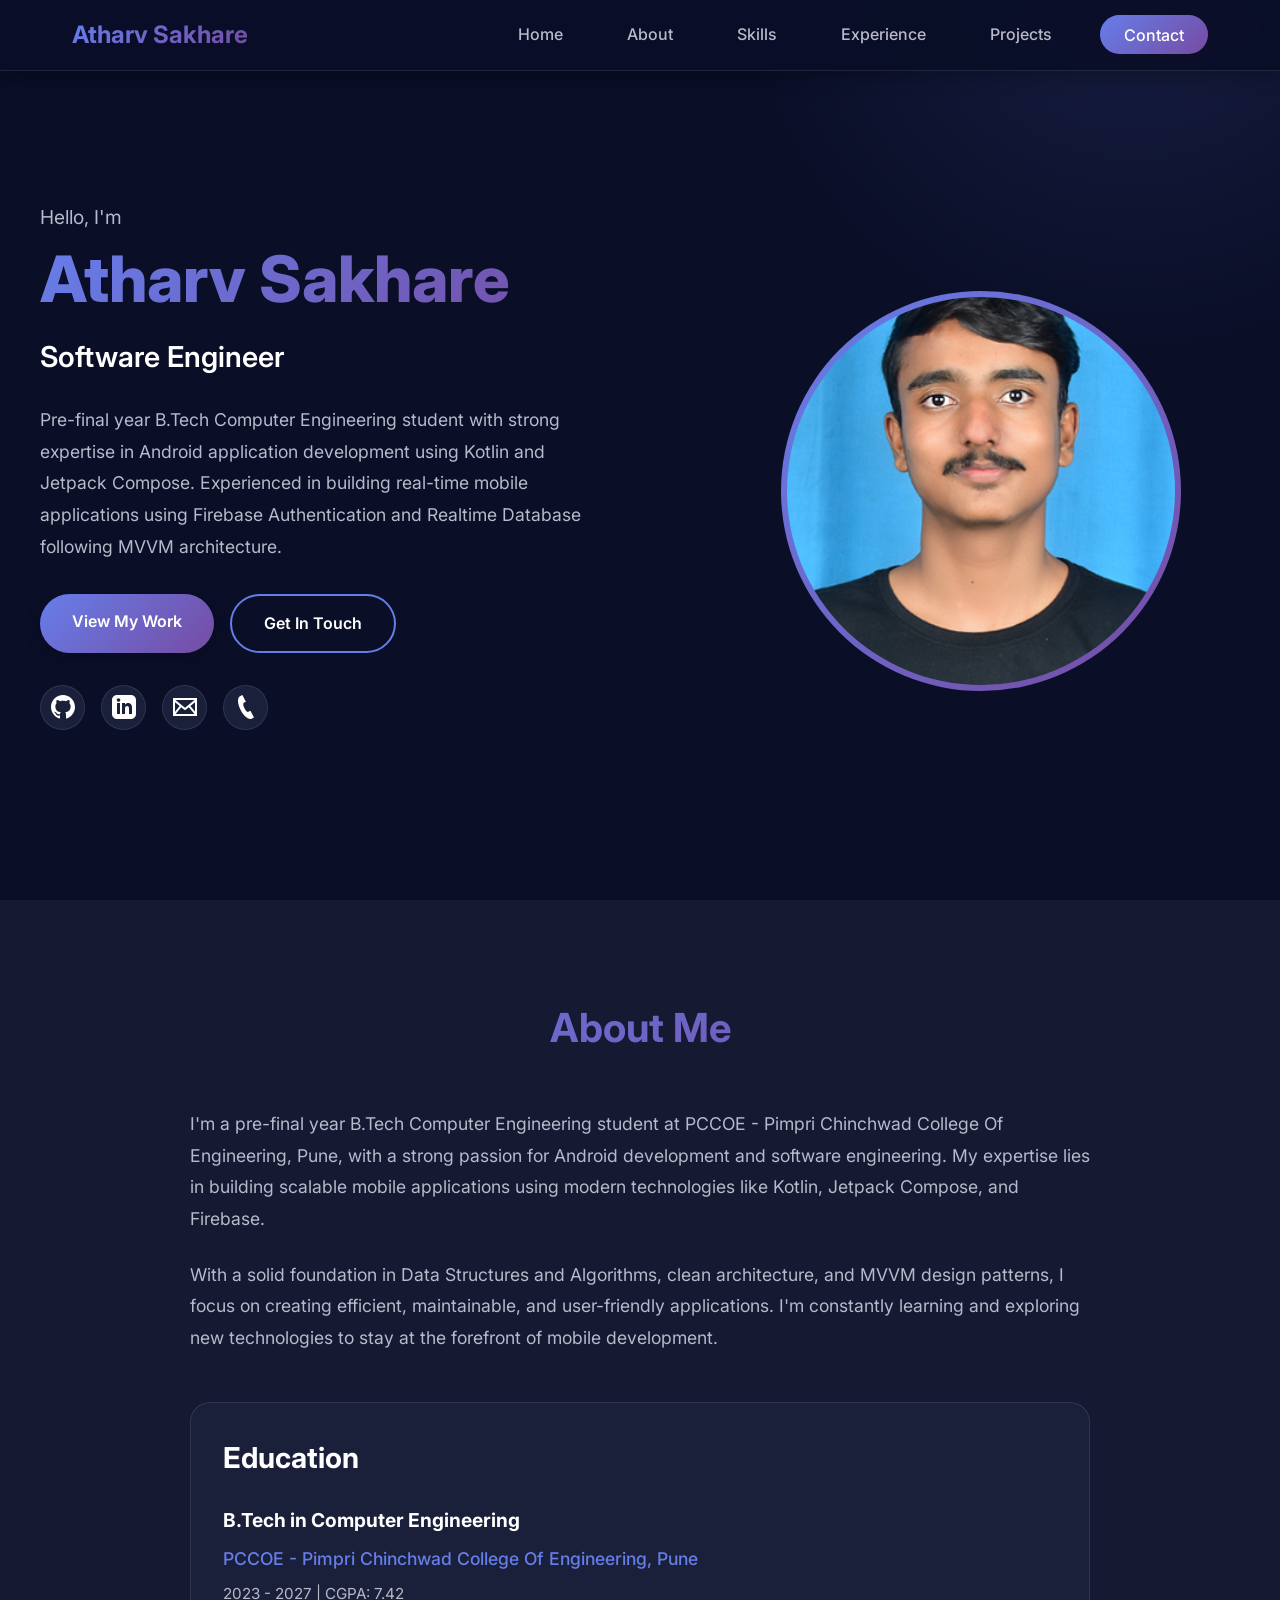
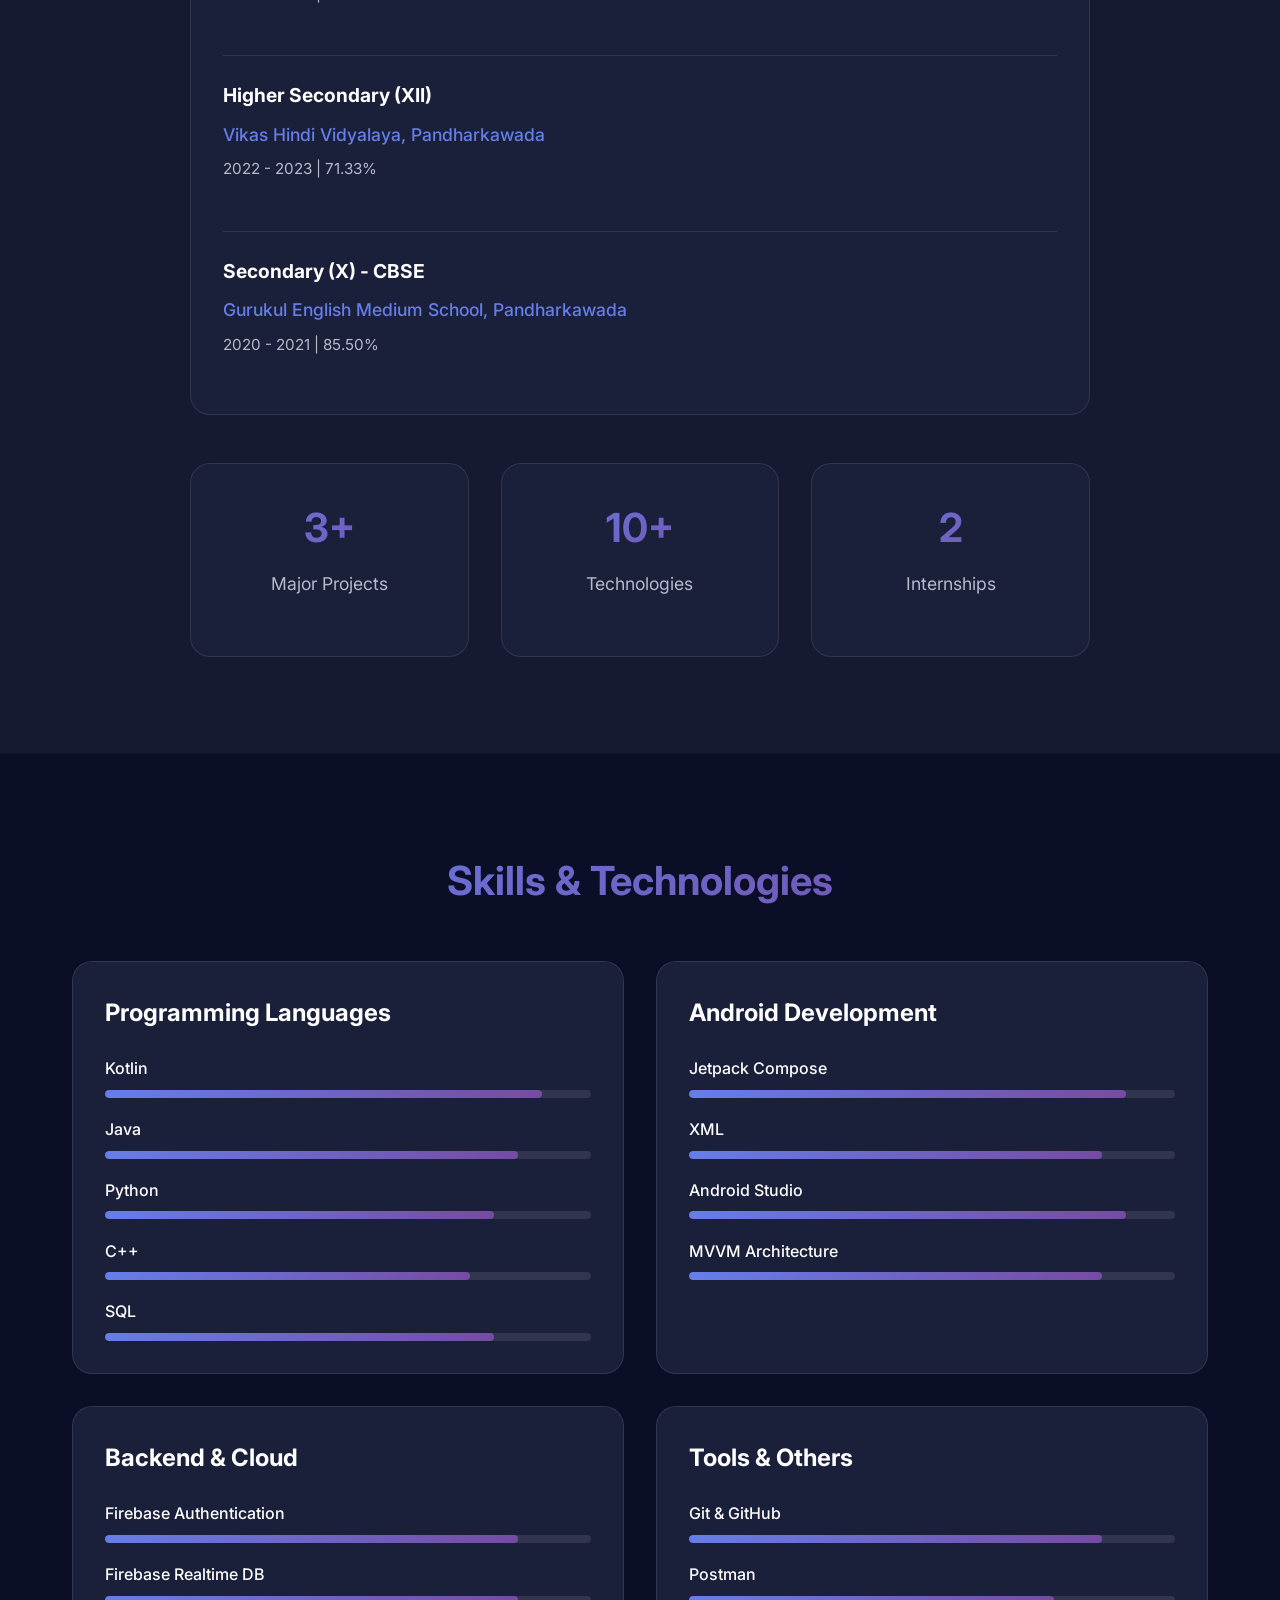
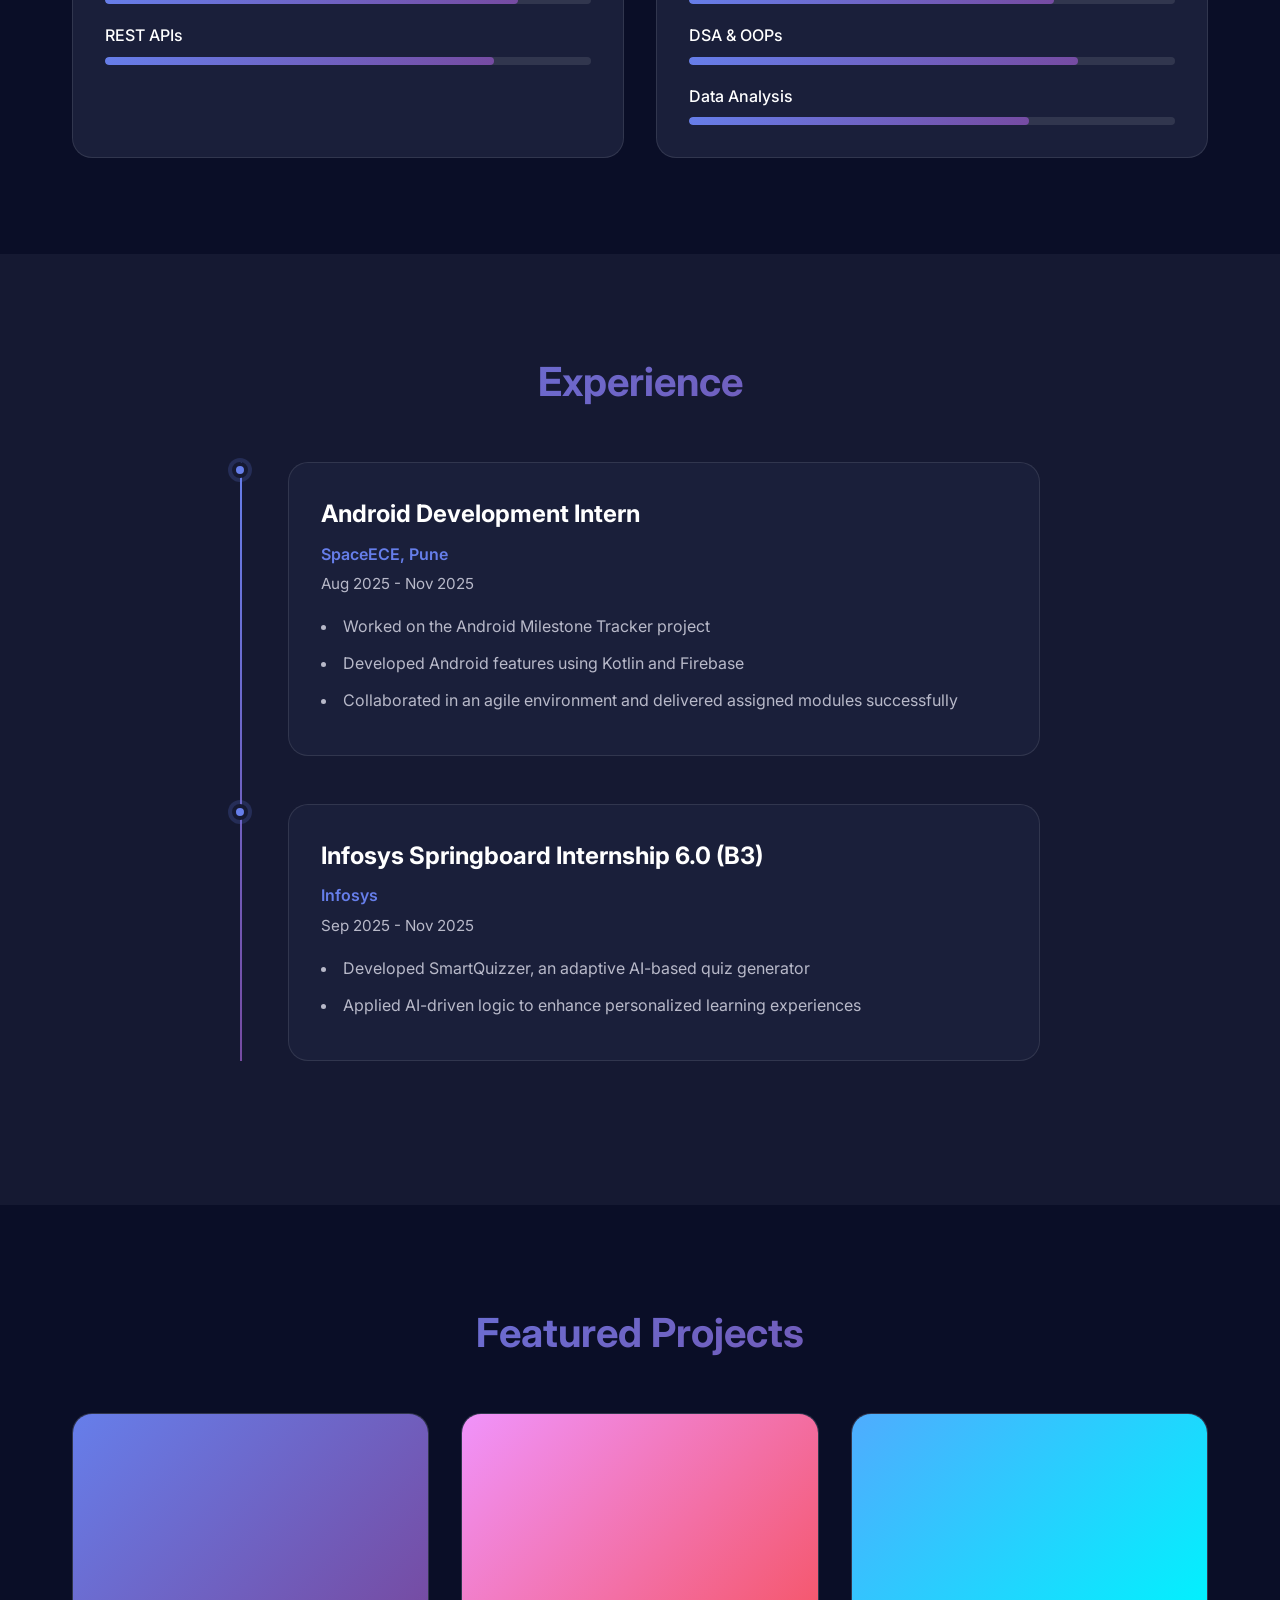
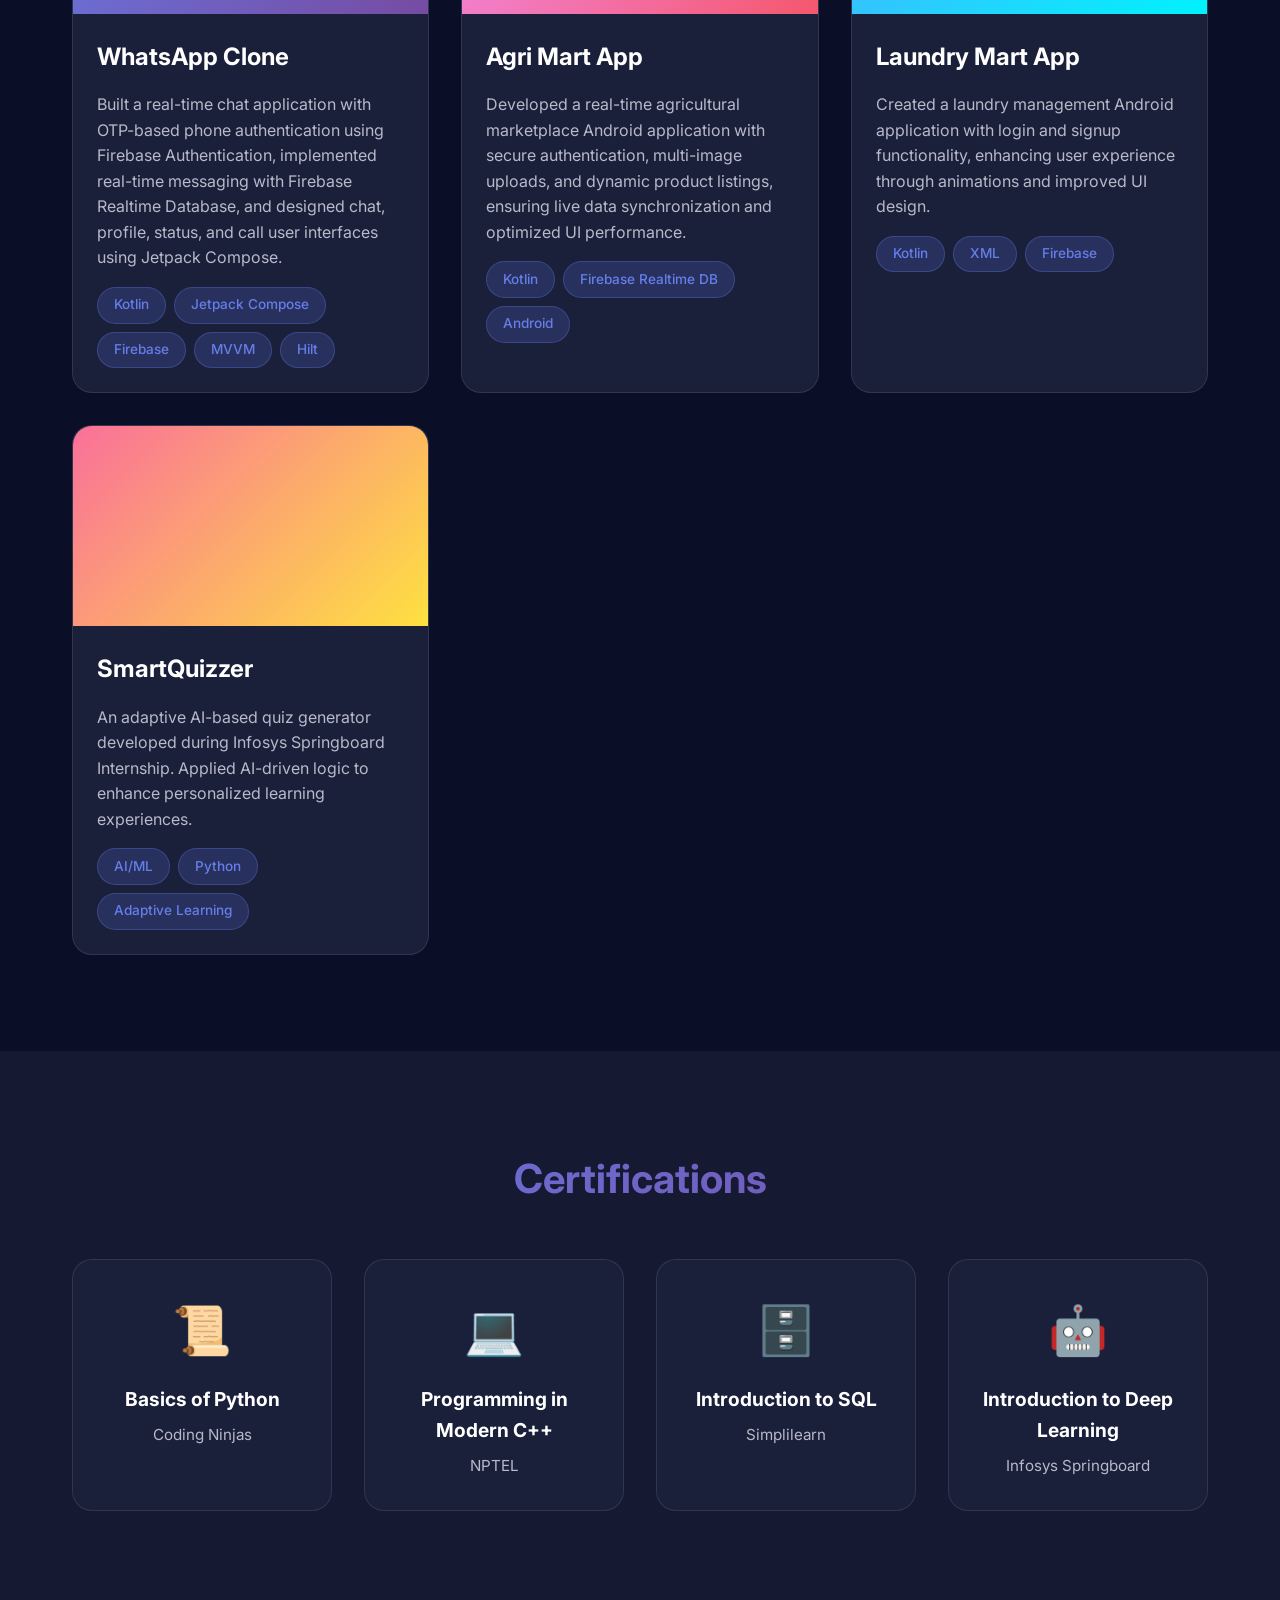
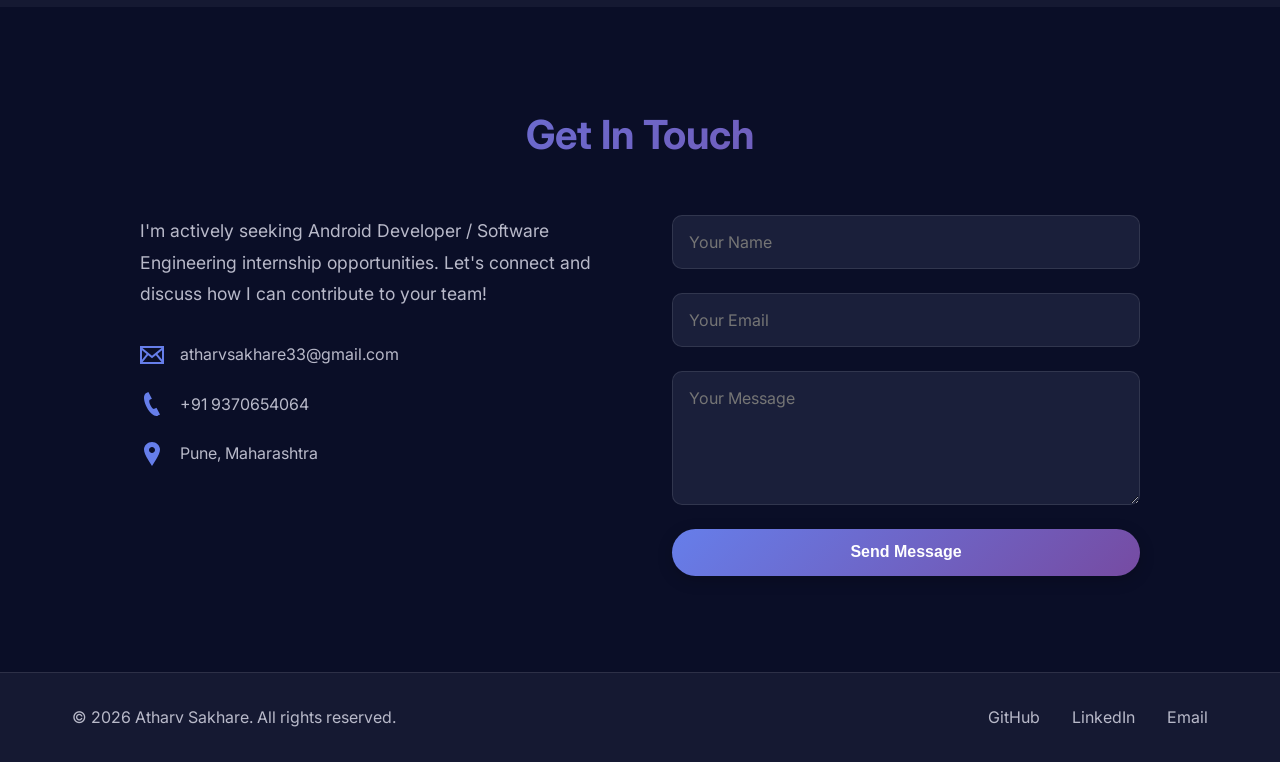
==== Assignment 2/index.html @ f9dd3c06 "first commit" ====
<!DOCTYPE html>
<html lang="en">

<head>
    <meta charset="UTF-8">
    <meta name="viewport" content="width=device-width, initial-scale=1.0">
    <title>Atharv Sakhare - Portfolio</title>
    <link rel="stylesheet" href="style.css">
    <link rel="preconnect" href="https://fonts.googleapis.com">
    <link rel="preconnect" href="https://fonts.gstatic.com" crossorigin>
    <link href="https://fonts.googleapis.com/css2?family=Inter:wght@300;400;500;600;700;800&display=swap"
        rel="stylesheet">
</head>

<body>
    <!-- Navigation -->
    <nav class="navbar">
        <div class="nav-container">
            <div class="logo">Atharv Sakhare</div>
            <ul class="nav-menu">
                <li><a href="#home" class="nav-link">Home</a></li>
                <li><a href="#about" class="nav-link">About</a></li>
                <li><a href="#skills" class="nav-link">Skills</a></li>
                <li><a href="#experience" class="nav-link">Experience</a></li>
                <li><a href="#projects" class="nav-link">Projects</a></li>
                <li><a href="#contact" class="nav-link contact-btn">Contact</a></li>
            </ul>
            <div class="hamburger">
                <span></span>
                <span></span>
                <span></span>
            </div>
        </div>
    </nav>

    <!-- Hero Section -->
    <section id="home" class="hero">
        <div class="hero-container">
            <div class="hero-content">
                <div class="hero-text">
                    <p class="greeting">Hello, I'm</p>
                    <h1 class="hero-title">Atharv Sakhare</h1>
                    <p class="hero-subtitle">Software Engineer</p>
                    <p class="hero-description">
                        Pre-final year B.Tech Computer Engineering student with strong expertise in Android application
                        development using Kotlin and Jetpack Compose. Experienced in building real-time mobile
                        applications
                        using Firebase Authentication and Realtime Database following MVVM architecture.
                    </p>
                    <div class="hero-buttons">
                        <a href="#projects" class="btn btn-primary">View My Work</a>
                        <a href="#contact" class="btn btn-secondary">Get In Touch</a>
                    </div>
                    <div class="social-links">
                        <a href="https://github.com/atharvsakhare45" target="_blank" class="social-icon"
                            aria-label="GitHub">
                            <svg width="24" height="24" viewBox="0 0 24 24" fill="currentColor">
                                <path
                                    d="M12 0c-6.626 0-12 5.373-12 12 0 5.302 3.438 9.8 8.207 11.387.599.111.793-.261.793-.577v-2.234c-3.338.726-4.033-1.416-4.033-1.416-.546-1.387-1.333-1.756-1.333-1.756-1.089-.745.083-.729.083-.729 1.205.084 1.839 1.237 1.839 1.237 1.07 1.834 2.807 1.304 3.492.997.107-.775.418-1.305.762-1.604-2.665-.305-5.467-1.334-5.467-5.931 0-1.311.469-2.381 1.236-3.221-.124-.303-.535-1.524.117-3.176 0 0 1.008-.322 3.301 1.23.957-.266 1.983-.399 3.003-.404 1.02.005 2.047.138 3.006.404 2.291-1.552 3.297-1.23 3.297-1.23.653 1.653.242 2.874.118 3.176.77.84 1.235 1.911 1.235 3.221 0 4.609-2.807 5.624-5.479 5.921.43.372.823 1.102.823 2.222v3.293c0 .319.192.694.801.576 4.765-1.589 8.199-6.086 8.199-11.386 0-6.627-5.373-12-12-12z" />
                            </svg>
                        </a>
                        <a href="https://www.linkedin.com/in/atharv-sakhare-067351292/" target="_blank" class="social-icon"
                            aria-label="LinkedIn">
                            <svg width="24" height="24" viewBox="0 0 24 24" fill="currentColor">
                                <path
                                    d="M19 0h-14c-2.761 0-5 2.239-5 5v14c0 2.761 2.239 5 5 5h14c2.762 0 5-2.239 5-5v-14c0-2.761-2.238-5-5-5zm-11 19h-3v-11h3v11zm-1.5-12.268c-.966 0-1.75-.79-1.75-1.764s.784-1.764 1.75-1.764 1.75.79 1.75 1.764-.783 1.764-1.75 1.764zm13.5 12.268h-3v-5.604c0-3.368-4-3.113-4 0v5.604h-3v-11h3v1.765c1.396-2.586 7-2.777 7 2.476v6.759z" />
                            </svg>
                        </a>
                        <a href="mailto:atharvsakhare33@gmail.com" class="social-icon" aria-label="Email">
                            <svg width="24" height="24" viewBox="0 0 24 24" fill="currentColor">
                                <path
                                    d="M0 3v18h24v-18h-24zm6.623 7.929l-4.623 5.712v-9.458l4.623 3.746zm-4.141-5.929h19.035l-9.517 7.713-9.518-7.713zm5.694 7.188l3.824 3.099 3.83-3.104 5.612 6.817h-18.779l5.513-6.812zm9.208-1.264l4.616-3.741v9.348l-4.616-5.607z" />
                            </svg>
                        </a>
                        <a href="tel:+919518594233" class="social-icon" aria-label="Phone">
                            <svg width="24" height="24" viewBox="0 0 24 24" fill="currentColor">
                                <path
                                    d="M20 22.621l-3.521-6.795c-.008.004-1.974.97-2.064 1.011-2.24 1.086-6.799-7.82-4.609-8.994l2.083-1.026-3.493-6.817-2.106 1.039c-7.202 3.755 4.233 25.982 11.6 22.615.121-.055 2.102-1.029 2.11-1.033z" />
                            </svg>
                        </a>
                    </div>
                </div>
                <div class="hero-image">
                    <div class="image-wrapper">
                       
                        <div class="profile-placeholder">
                            <div class="gradient-ring">
                                <img src="Atharv.jpg" alt="Atharv">
                            </div>
                        </div>
                    </div>
                </div>
            </div>
        </div>
    </section>

    <!-- About Section -->
    <section id="about" class="about">
        <div class="container">
            <h2 class="section-title">About Me</h2>
            <div class="about-content">
                <div class="about-text">
                    <p>
                        I'm a pre-final year B.Tech Computer Engineering student at PCCOE - Pimpri Chinchwad College Of
                        Engineering, Pune,
                        with a strong passion for Android development and software engineering. My expertise lies in
                        building scalable
                        mobile applications using modern technologies like Kotlin, Jetpack Compose, and Firebase.
                    </p>
                    <p>
                        With a solid foundation in Data Structures and Algorithms, clean architecture, and MVVM design
                        patterns,
                        I focus on creating efficient, maintainable, and user-friendly applications. I'm constantly
                        learning and
                        exploring new technologies to stay at the forefront of mobile development.
                    </p>
                    <div class="education-section">
                        <h3>Education</h3>
                        <div class="education-item">
                            <h4>B.Tech in Computer Engineering</h4>
                            <p class="institution">PCCOE - Pimpri Chinchwad College Of Engineering, Pune</p>
                            <p class="duration">2023 - 2027 | CGPA: 7.42</p>
                        </div>
                        <div class="education-item">
                            <h4>Higher Secondary (XII)</h4>
                            <p class="institution">Vikas Hindi Vidyalaya, Pandharkawada</p>
                            <p class="duration">2022 - 2023 | 71.33%</p>
                        </div>
                        <div class="education-item">
                            <h4>Secondary (X) - CBSE</h4>
                            <p class="institution">Gurukul English Medium School, Pandharkawada</p>
                            <p class="duration">2020 - 2021 | 85.50%</p>
                        </div>
                    </div>
                    <div class="about-stats">
                        <div class="stat-item">
                            <h3>3+</h3>
                            <p>Major Projects</p>
                        </div>
                        <div class="stat-item">
                            <h3>10+</h3>
                            <p>Technologies</p>
                        </div>
                        <div class="stat-item">
                            <h3>2</h3>
                            <p>Internships</p>
                        </div>
                    </div>
                </div>
            </div>
        </div>
    </section>

    <!-- Skills Section -->
    <section id="skills" class="skills">
        <div class="container">
            <h2 class="section-title">Skills & Technologies</h2>
            <div class="skills-grid">
                <div class="skill-category">
                    <h3>Programming Languages</h3>
                    <div class="skill-items">
                        <div class="skill-item">
                            <span class="skill-name">Kotlin</span>
                            <div class="skill-bar">
                                <div class="skill-progress" style="width: 90%"></div>
                            </div>
                        </div>
                        <div class="skill-item">
                            <span class="skill-name">Java</span>
                            <div class="skill-bar">
                                <div class="skill-progress" style="width: 85%"></div>
                            </div>
                        </div>
                        <div class="skill-item">
                            <span class="skill-name">Python</span>
                            <div class="skill-bar">
                                <div class="skill-progress" style="width: 80%"></div>
                            </div>
                        </div>
                        <div class="skill-item">
                            <span class="skill-name">C++</span>
                            <div class="skill-bar">
                                <div class="skill-progress" style="width: 75%"></div>
                            </div>
                        </div>
                        <div class="skill-item">
                            <span class="skill-name">SQL</span>
                            <div class="skill-bar">
                                <div class="skill-progress" style="width: 80%"></div>
                            </div>
                        </div>
                    </div>
                </div>
                <div class="skill-category">
                    <h3>Android Development</h3>
                    <div class="skill-items">
                        <div class="skill-item">
                            <span class="skill-name">Jetpack Compose</span>
                            <div class="skill-bar">
                                <div class="skill-progress" style="width: 90%"></div>
                            </div>
                        </div>
                        <div class="skill-item">
                            <span class="skill-name">XML</span>
                            <div class="skill-bar">
                                <div class="skill-progress" style="width: 85%"></div>
                            </div>
                        </div>
                        <div class="skill-item">
                            <span class="skill-name">Android Studio</span>
                            <div class="skill-bar">
                                <div class="skill-progress" style="width: 90%"></div>
                            </div>
                        </div>
                        <div class="skill-item">
                            <span class="skill-name">MVVM Architecture</span>
                            <div class="skill-bar">
                                <div class="skill-progress" style="width: 85%"></div>
                            </div>
                        </div>
                    </div>
                </div>
                <div class="skill-category">
                    <h3>Backend & Cloud</h3>
                    <div class="skill-items">
                        <div class="skill-item">
                            <span class="skill-name">Firebase Authentication</span>
                            <div class="skill-bar">
                                <div class="skill-progress" style="width: 85%"></div>
                            </div>
                        </div>
                        <div class="skill-item">
                            <span class="skill-name">Firebase Realtime DB</span>
                            <div class="skill-bar">
                                <div class="skill-progress" style="width: 85%"></div>
                            </div>
                        </div>
                        <div class="skill-item">
                            <span class="skill-name">REST APIs</span>
                            <div class="skill-bar">
                                <div class="skill-progress" style="width: 80%"></div>
                            </div>
                        </div>
                    </div>
                </div>
                <div class="skill-category">
                    <h3>Tools & Others</h3>
                    <div class="skill-items">
                        <div class="skill-item">
                            <span class="skill-name">Git & GitHub</span>
                            <div class="skill-bar">
                                <div class="skill-progress" style="width: 85%"></div>
                            </div>
                        </div>
                        <div class="skill-item">
                            <span class="skill-name">Postman</span>
                            <div class="skill-bar">
                                <div class="skill-progress" style="width: 75%"></div>
                            </div>
                        </div>
                        <div class="skill-item">
                            <span class="skill-name">DSA & OOPs</span>
                            <div class="skill-bar">
                                <div class="skill-progress" style="width: 80%"></div>
                            </div>
                        </div>
                        <div class="skill-item">
                            <span class="skill-name">Data Analysis</span>
                            <div class="skill-bar">
                                <div class="skill-progress" style="width: 70%"></div>
                            </div>
                        </div>
                    </div>
                </div>
            </div>
        </div>
    </section>

    <!-- Experience Section -->
    <section id="experience" class="experience">
        <div class="container">
            <h2 class="section-title">Experience</h2>
            <div class="timeline">
                <div class="timeline-item">
                    <div class="timeline-dot"></div>
                    <div class="timeline-content">
                        <h3>Android Development Intern</h3>
                        <p class="company">SpaceECE, Pune</p>
                        <p class="duration">Aug 2025 - Nov 2025</p>
                        <ul class="description">
                            <li>Worked on the Android Milestone Tracker project</li>
                            <li>Developed Android features using Kotlin and Firebase</li>
                            <li>Collaborated in an agile environment and delivered assigned modules successfully</li>
                        </ul>
                    </div>
                </div>
                <div class="timeline-item">
                    <div class="timeline-dot"></div>
                    <div class="timeline-content">
                        <h3>Infosys Springboard Internship 6.0 (B3)</h3>
                        <p class="company">Infosys</p>
                        <p class="duration">Sep 2025 - Nov 2025</p>
                        <ul class="description">
                            <li>Developed SmartQuizzer, an adaptive AI-based quiz generator</li>
                            <li>Applied AI-driven logic to enhance personalized learning experiences</li>
                        </ul>
                    </div>
                </div>
            </div>
        </div>
    </section>

    <!-- Projects Section -->
    <section id="projects" class="projects">
        <div class="container">
            <h2 class="section-title">Featured Projects</h2>
            <div class="projects-grid">
                <div class="project-card">
                    <div class="project-image">
                        <div class="project-gradient"
                            style="background: linear-gradient(135deg, #667eea 0%, #764ba2 100%)"></div>
                        <div class="project-overlay">
                            <a href="https://github.com/atharvsakhare45" target="_blank" class="project-link">View on
                                GitHub</a>
                        </div>
                    </div>
                    <div class="project-info">
                        <h3>WhatsApp Clone</h3>
                        <p>Built a real-time chat application with OTP-based phone authentication using Firebase
                            Authentication,
                            implemented real-time messaging with Firebase Realtime Database, and designed chat, profile,
                            status, and
                            call user interfaces using Jetpack Compose.</p>
                        <div class="project-tags">
                            <span class="tag">Kotlin</span>
                            <span class="tag">Jetpack Compose</span>
                            <span class="tag">Firebase</span>
                            <span class="tag">MVVM</span>
                            <span class="tag">Hilt</span>
                        </div>
                    </div>
                </div>
                <div class="project-card">
                    <div class="project-image">
                        <div class="project-gradient"
                            style="background: linear-gradient(135deg, #f093fb 0%, #f5576c 100%)"></div>
                        <div class="project-overlay">
                            <a href="https://github.com/atharvsakhare45" target="_blank" class="project-link">View on
                                GitHub</a>
                        </div>
                    </div>
                    <div class="project-info">
                        <h3>Agri Mart App</h3>
                        <p>Developed a real-time agricultural marketplace Android application with secure
                            authentication,
                            multi-image uploads, and dynamic product listings, ensuring live data synchronization and
                            optimized
                            UI performance.</p>
                        <div class="project-tags">
                            <span class="tag">Kotlin</span>
                            <span class="tag">Firebase Realtime DB</span>
                            <span class="tag">Android</span>
                        </div>
                    </div>
                </div>
                <div class="project-card">
                    <div class="project-image">
                        <div class="project-gradient"
                            style="background: linear-gradient(135deg, #4facfe 0%, #00f2fe 100%)"></div>
                        <div class="project-overlay">
                            <a href="https://github.com/atharvsakhare45" target="_blank" class="project-link">View on
                                GitHub</a>
                        </div>
                    </div>
                    <div class="project-info">
                        <h3>Laundry Mart App</h3>
                        <p>Created a laundry management Android application with login and signup functionality,
                            enhancing user experience through animations and improved UI design.</p>
                        <div class="project-tags">
                            <span class="tag">Kotlin</span>
                            <span class="tag">XML</span>
                            <span class="tag">Firebase</span>
                        </div>
                    </div>
                </div>
                <div class="project-card">
                    <div class="project-image">
                        <div class="project-gradient"
                            style="background: linear-gradient(135deg, #fa709a 0%, #fee140 100%)"></div>
                        <div class="project-overlay">
                            <a href="https://github.com/atharvsakhare45" target="_blank" class="project-link">View on
                                GitHub</a>
                        </div>
                    </div>
                    <div class="project-info">
                        <h3>SmartQuizzer</h3>
                        <p>An adaptive AI-based quiz generator developed during Infosys Springboard Internship.
                            Applied AI-driven logic to enhance personalized learning experiences.</p>
                        <div class="project-tags">
                            <span class="tag">AI/ML</span>
                            <span class="tag">Python</span>
                            <span class="tag">Adaptive Learning</span>
                        </div>
                    </div>
                </div>
            </div>
        </div>
    </section>

    <!-- Certifications Section -->
    <section id="certifications" class="certifications">
        <div class="container">
            <h2 class="section-title">Certifications</h2>
            <div class="cert-grid">
                <div class="cert-card">
                    <div class="cert-icon">📜</div>
                    <h3>Basics of Python</h3>
                    <p>Coding Ninjas</p>
                </div>
                <div class="cert-card">
                    <div class="cert-icon">💻</div>
                    <h3>Programming in Modern C++</h3>
                    <p>NPTEL</p>
                </div>
                <div class="cert-card">
                    <div class="cert-icon">🗄️</div>
                    <h3>Introduction to SQL</h3>
                    <p>Simplilearn</p>
                </div>
                <div class="cert-card">
                    <div class="cert-icon">🤖</div>
                    <h3>Introduction to Deep Learning</h3>
                    <p>Infosys Springboard</p>
                </div>
            </div>
        </div>
    </section>

    <!-- Contact Section -->
    <section id="contact" class="contact">
        <div class="container">
            <h2 class="section-title">Get In Touch</h2>
            <div class="contact-content">
                <div class="contact-info">
                    <p class="contact-description">
                        I'm actively seeking Android Developer / Software Engineering internship opportunities.
                        Let's connect and discuss how I can contribute to your team!
                    </p>
                    <div class="contact-details">
                        <div class="contact-item">
                            <svg width="24" height="24" viewBox="0 0 24 24" fill="currentColor">
                                <path
                                    d="M0 3v18h24v-18h-24zm6.623 7.929l-4.623 5.712v-9.458l4.623 3.746zm-4.141-5.929h19.035l-9.517 7.713-9.518-7.713zm5.694 7.188l3.824 3.099 3.83-3.104 5.612 6.817h-18.779l5.513-6.812zm9.208-1.264l4.616-3.741v9.348l-4.616-5.607z" />
                            </svg>
                            <a href="mailto:atharvsakhare33@gmail.com">atharvsakhare33@gmail.com</a>
                        </div>
                        <div class="contact-item">
                            <svg width="24" height="24" viewBox="0 0 24 24" fill="currentColor">
                                <path
                                    d="M20 22.621l-3.521-6.795c-.008.004-1.974.97-2.064 1.011-2.24 1.086-6.799-7.82-4.609-8.994l2.083-1.026-3.493-6.817-2.106 1.039c-7.202 3.755 4.233 25.982 11.6 22.615.121-.055 2.102-1.029 2.11-1.033z" />
                            </svg>
                            <a href="tel:+919370654064">+91 9370654064</a>
                        </div>
                        <div class="contact-item">
                            <svg width="24" height="24" viewBox="0 0 24 24" fill="currentColor">
                                <path
                                    d="M12 0c-4.198 0-8 3.403-8 7.602 0 4.198 3.469 9.21 8 16.398 4.531-7.188 8-12.2 8-16.398 0-4.199-3.801-7.602-8-7.602zm0 11c-1.657 0-3-1.343-3-3s1.343-3 3-3 3 1.343 3 3-1.343 3-3 3z" />
                            </svg>
                            <span>Pune, Maharashtra</span>
                        </div>
                    </div>
                </div>
                <form class="contact-form" id="contactForm">
                    <div class="form-group">
                        <input type="text" id="name" name="name" placeholder="Your Name" required>
                    </div>
                    <div class="form-group">
                        <input type="email" id="email" name="email" placeholder="Your Email" required>
                    </div>
                    <div class="form-group">
                        <textarea id="message" name="message" rows="5" placeholder="Your Message" required></textarea>
                    </div>
                    <button type="submit" class="btn btn-primary">Send Message</button>
                </form>
            </div>
        </div>
    </section>

    <!-- Footer -->
    <footer class="footer">
        <div class="container">
            <p>&copy; 2026 Atharv Sakhare. All rights reserved.</p>
            <div class="footer-links">
                <a href="https://github.com/atharvsakhare45" target="_blank">GitHub</a>
                <a href="https://linkedin.com/in/atharv-sakhare-067351292/" target="_blank">LinkedIn</a>
                <a href="mailto:atharvsakhare33@gmail.com">Email</a>
            </div>
        </div>
    </footer>

    <script src="script.js"></script>
</body>

</html>
---- Assignment 2/style.css ----
/* ===== CSS Variables ===== */
:root {
    --primary-color: #667eea;
    --secondary-color: #764ba2;
    --accent-color: #f093fb;
    --text-primary: #ffffff;
    --text-secondary: #b8b9c9;
    --bg-primary: #0a0e27;
    --bg-secondary: #151932;
    --bg-card: #1a1f3a;
    --gradient-1: linear-gradient(135deg, #667eea 0%, #764ba2 100%);
    --gradient-2: linear-gradient(135deg, #f093fb 0%, #f5576c 100%);
    --gradient-3: linear-gradient(135deg, #4facfe 0%, #00f2fe 100%);
    --shadow-sm: 0 2px 8px rgba(0, 0, 0, 0.1);
    --shadow-md: 0 4px 16px rgba(0, 0, 0, 0.2);
    --shadow-lg: 0 8px 32px rgba(0, 0, 0, 0.3);
    --shadow-glow: 0 0 40px rgba(102, 126, 234, 0.3);
    --transition: all 0.3s cubic-bezier(0.4, 0, 0.2, 1);
}

/* ===== Reset & Base Styles ===== */
* {
    margin: 0;
    padding: 0;
    box-sizing: border-box;
}

html {
    scroll-behavior: smooth;
}

body {
    font-family: 'Inter', -apple-system, BlinkMacSystemFont, 'Segoe UI', sans-serif;
    background: var(--bg-primary);
    color: var(--text-primary);
    line-height: 1.6;
    overflow-x: hidden;
}

/* ===== Navigation Bar ===== */
.navbar {
    position: fixed;
    top: 0;
    width: 100%;
    background: rgba(10, 14, 39, 0.95);
    backdrop-filter: blur(10px);
    z-index: 1000;
    padding: 1rem 0;
    box-shadow: 0 4px 20px rgba(0, 0, 0, 0.3);
    border-bottom: 1px solid rgba(255, 255, 255, 0.1);
}

.nav-container {
    max-width: 1200px;
    margin: 0 auto;
    padding: 0 2rem;
    display: flex;
    justify-content: space-between;
    align-items: center;
}

.logo {
    font-size: 1.5rem;
    font-weight: 700;
    background: var(--gradient-1);
    -webkit-background-clip: text;
    -webkit-text-fill-color: transparent;
    background-clip: text;
}

.nav-menu {
    display: flex;
    list-style: none;
    gap: 2rem;
    align-items: center;
}

.nav-link {
    color: var(--text-secondary);
    text-decoration: none;
    font-weight: 500;
    transition: var(--transition);
    position: relative;
    padding: 0.5rem 1rem;
}

.nav-link::after {
    content: '';
    position: absolute;
    bottom: 0;
    left: 50%;
    transform: translateX(-50%);
    width: 0;
    height: 2px;
    background: var(--gradient-1);
    transition: var(--transition);
}

.nav-link:hover {
    color: var(--text-primary);
}

.nav-link:hover::after {
    width: 80%;
}

.contact-btn {
    background: var(--gradient-1);
    padding: 0.6rem 1.5rem;
    border-radius: 50px;
    color: var(--text-primary);
}

.contact-btn::after {
    display: none;
}

.contact-btn:hover {
    transform: translateY(-2px);
    box-shadow: var(--shadow-glow);
}

.hamburger {
    display: none;
    flex-direction: column;
    cursor: pointer;
    gap: 4px;
}

.hamburger span {
    width: 25px;
    height: 3px;
    background: var(--text-primary);
    border-radius: 3px;
    transition: var(--transition);
}

/* ===== Hero Section ===== */
.hero {
    min-height: 100vh;
    display: flex;
    align-items: center;
    padding: 6rem 2rem 4rem;
    position: relative;
    overflow: hidden;
}

.hero::before {
    content: '';
    position: absolute;
    top: -50%;
    right: -20%;
    width: 800px;
    height: 800px;
    background: radial-gradient(circle, rgba(102, 126, 234, 0.15) 0%, transparent 70%);
    border-radius: 50%;
    animation: float 20s infinite ease-in-out;
}

@keyframes float {
    0%, 100% { transform: translate(0, 0) rotate(0deg); }
    33% { transform: translate(30px, -30px) rotate(120deg); }
    66% { transform: translate(-20px, 20px) rotate(240deg); }
}

.hero-container {
    max-width: 1200px;
    margin: 0 auto;
    width: 100%;
}

.hero-content {
    display: grid;
    grid-template-columns: 1fr 1fr;
    gap: 4rem;
    align-items: center;
}

.greeting {
    font-size: 1.2rem;
    color: var(--text-secondary);
    margin-bottom: 0.5rem;
}

.hero-title {
    font-size: 4rem;
    font-weight: 800;
    background: var(--gradient-1);
    -webkit-background-clip: text;
    -webkit-text-fill-color: transparent;
    background-clip: text;
    margin-bottom: 1rem;
    line-height: 1.2;
}

.hero-subtitle {
    font-size: 1.8rem;
    color: var(--text-primary);
    margin-bottom: 1.5rem;
    font-weight: 600;
}

.hero-description {
    font-size: 1.1rem;
    color: var(--text-secondary);
    margin-bottom: 2rem;
    line-height: 1.8;
}

.hero-buttons {
    display: flex;
    gap: 1rem;
    margin-bottom: 2rem;
}

.btn {
    padding: 0.9rem 2rem;
    border-radius: 50px;
    text-decoration: none;
    font-weight: 600;
    transition: var(--transition);
    display: inline-block;
    border: none;
    cursor: pointer;
    font-size: 1rem;
}

.btn-primary {
    background: var(--gradient-1);
    color: var(--text-primary);
    box-shadow: var(--shadow-md);
}

.btn-primary:hover {
    transform: translateY(-3px);
    box-shadow: var(--shadow-glow);
}

.btn-secondary {
    background: transparent;
    color: var(--text-primary);
    border: 2px solid var(--primary-color);
}

.btn-secondary:hover {
    background: var(--primary-color);
    transform: translateY(-3px);
}

.social-links {
    display: flex;
    gap: 1rem;
}

.social-icon {
    width: 45px;
    height: 45px;
    border-radius: 50%;
    background: var(--bg-card);
    display: flex;
    align-items: center;
    justify-content: center;
    color: var(--text-primary);
    transition: var(--transition);
    border: 1px solid rgba(255, 255, 255, 0.1);
}

.social-icon:hover {
    background: var(--gradient-1);
    transform: translateY(-5px);
    box-shadow: var(--shadow-glow);
}

.hero-image {
    display: flex;
    justify-content: center;
    align-items: center;
}

.image-wrapper {
    position: relative;
    width: 350px;
    height: 350px;
}

.glow-effect {
    position: absolute;
    top: 50%;
    left: 50%;
    transform: translate(-50%, -50%);
    width: 400px;
    height: 400px;
    background: var(--gradient-1);
    border-radius: 50%;
    filter: blur(80px);
    opacity: 0.3;
    animation: pulse 4s infinite ease-in-out;
}

@keyframes pulse {
    0%, 100% { transform: translate(-50%, -50%) scale(1); opacity: 0.3; }
    50% { transform: translate(-50%, -50%) scale(1.1); opacity: 0.5; }
}

.profile-placeholder {
    display: inline-block;
}

.gradient-ring {
    width: 400px;
    height: 400px;
    padding: 6px;
    border-radius: 50%;
    background: linear-gradient(135deg, #667eea, #764ba2);
    display: flex;
    align-items: center;
    justify-content: center;
}

.gradient-ring img {
    width: 100%;
    height: 100%;
    border-radius: 50%;
    object-fit: cover;
    background: white;
}


/* ===== Container ===== */
.container {
    max-width: 1200px;
    margin: 0 auto;
    padding: 0 2rem;
}

/* ===== Section Title ===== */
.section-title {
    font-size: 2.5rem;
    font-weight: 700;
    text-align: center;
    margin-bottom: 3rem;
    background: var(--gradient-1);
    -webkit-background-clip: text;
    -webkit-text-fill-color: transparent;
    background-clip: text;
}

/* ===== About Section ===== */
.about {
    padding: 6rem 0;
    background: var(--bg-secondary);
}

.about-content {
    max-width: 900px;
    margin: 0 auto;
}

.about-text p {
    font-size: 1.1rem;
    color: var(--text-secondary);
    margin-bottom: 1.5rem;
    line-height: 1.8;
}

.education-section {
    margin: 3rem 0;
    padding: 2rem;
    background: var(--bg-card);
    border-radius: 20px;
    border: 1px solid rgba(255, 255, 255, 0.1);
}

.education-section h3 {
    font-size: 1.8rem;
    margin-bottom: 1.5rem;
    color: var(--text-primary);
}

.education-item {
    margin-bottom: 1.5rem;
    padding-bottom: 1.5rem;
    border-bottom: 1px solid rgba(255, 255, 255, 0.1);
}

.education-item:last-child {
    border-bottom: none;
    margin-bottom: 0;
    padding-bottom: 0;
}

.education-item h4 {
    font-size: 1.2rem;
    color: var(--text-primary);
    margin-bottom: 0.5rem;
}

.education-item .institution {
    color: var(--primary-color);
    font-weight: 500;
    margin-bottom: 0.3rem;
}

.education-item .duration {
    color: var(--text-secondary);
    font-size: 0.95rem;
}

.about-stats {
    display: grid;
    grid-template-columns: repeat(3, 1fr);
    gap: 2rem;
    margin-top: 3rem;
}

.stat-item {
    text-align: center;
    padding: 2rem;
    background: var(--bg-card);
    border-radius: 20px;
    border: 1px solid rgba(255, 255, 255, 0.1);
    transition: var(--transition);
}

.stat-item:hover {
    transform: translateY(-5px);
    box-shadow: var(--shadow-lg);
    border-color: var(--primary-color);
}

.stat-item h3 {
    font-size: 2.5rem;
    background: var(--gradient-1);
    -webkit-background-clip: text;
    -webkit-text-fill-color: transparent;
    background-clip: text;
    margin-bottom: 0.5rem;
}

.stat-item p {
    color: var(--text-secondary);
}

/* ===== Skills Section ===== */
.skills {
    padding: 6rem 0;
    background: var(--bg-primary);
}

.skills-grid {
    display: grid;
    grid-template-columns: repeat(2, 1fr);
    gap: 2rem;
}

.skill-category {
    background: var(--bg-card);
    padding: 2rem;
    border-radius: 20px;
    border: 1px solid rgba(255, 255, 255, 0.1);
    transition: var(--transition);
}

.skill-category:hover {
    border-color: var(--primary-color);
    box-shadow: var(--shadow-lg);
}

.skill-category h3 {
    font-size: 1.5rem;
    margin-bottom: 1.5rem;
    color: var(--text-primary);
}

.skill-items {
    display: flex;
    flex-direction: column;
    gap: 1.2rem;
}

.skill-item {
    display: flex;
    flex-direction: column;
    gap: 0.5rem;
}

.skill-name {
    color: var(--text-primary);
    font-weight: 500;
    font-size: 1rem;
}

.skill-bar {
    width: 100%;
    height: 8px;
    background: rgba(255, 255, 255, 0.1);
    border-radius: 10px;
    overflow: hidden;
}

.skill-progress {
    height: 100%;
    background: var(--gradient-1);
    border-radius: 10px;
    transition: width 1s ease-in-out;
}

/* ===== Experience Section ===== */
.experience {
    padding: 6rem 0;
    background: var(--bg-secondary);
}

.timeline {
    max-width: 800px;
    margin: 0 auto;
    position: relative;
    padding-left: 3rem;
}

.timeline::before {
    content: '';
    position: absolute;
    left: 0;
    top: 0;
    bottom: 0;
    width: 2px;
    background: var(--gradient-1);
}

.timeline-item {
    position: relative;
    margin-bottom: 3rem;
}

.timeline-dot {
    position: absolute;
    left: -3.5rem;
    top: 0;
    width: 16px;
    height: 16px;
    background: var(--primary-color);
    border-radius: 50%;
    border: 4px solid var(--bg-secondary);
    box-shadow: 0 0 0 4px rgba(102, 126, 234, 0.2);
}

.timeline-content {
    background: var(--bg-card);
    padding: 2rem;
    border-radius: 20px;
    border: 1px solid rgba(255, 255, 255, 0.1);
    transition: var(--transition);
}

.timeline-content:hover {
    transform: translateX(10px);
    border-color: var(--primary-color);
    box-shadow: var(--shadow-lg);
}

.timeline-content h3 {
    font-size: 1.5rem;
    color: var(--text-primary);
    margin-bottom: 0.5rem;
}

.company {
    color: var(--primary-color);
    font-weight: 600;
    margin-bottom: 0.3rem;
}

.duration {
    color: var(--text-secondary);
    font-size: 0.95rem;
    margin-bottom: 1rem;
}

.description {
    color: var(--text-secondary);
    line-height: 1.8;
    list-style-position: inside;
}

.description li {
    margin-bottom: 0.5rem;
}

/* ===== Projects Section ===== */
.projects {
    padding: 6rem 0;
    background: var(--bg-primary);
}

.projects-grid {
    display: grid;
    grid-template-columns: repeat(auto-fit, minmax(320px, 1fr));
    gap: 2rem;
}

.project-card {
    background: var(--bg-card);
    border-radius: 20px;
    overflow: hidden;
    border: 1px solid rgba(255, 255, 255, 0.1);
    transition: var(--transition);
}

.project-card:hover {
    transform: translateY(-10px);
    box-shadow: var(--shadow-lg);
    border-color: var(--primary-color);
}

.project-image {
    height: 200px;
    position: relative;
    overflow: hidden;
}

.project-gradient {
    width: 100%;
    height: 100%;
}

.project-overlay {
    position: absolute;
    top: 0;
    left: 0;
    right: 0;
    bottom: 0;
    background: rgba(0, 0, 0, 0.8);
    display: flex;
    align-items: center;
    justify-content: center;
    opacity: 0;
    transition: var(--transition);
}

.project-card:hover .project-overlay {
    opacity: 1;
}

.project-link {
    color: var(--text-primary);
    text-decoration: none;
    padding: 0.8rem 1.5rem;
    border: 2px solid var(--text-primary);
    border-radius: 50px;
    font-weight: 600;
    transition: var(--transition);
}

.project-link:hover {
    background: var(--text-primary);
    color: var(--bg-primary);
}

.project-info {
    padding: 1.5rem;
}

.project-info h3 {
    font-size: 1.5rem;
    color: var(--text-primary);
    margin-bottom: 1rem;
}

.project-info p {
    color: var(--text-secondary);
    margin-bottom: 1rem;
    line-height: 1.6;
}

.project-tags {
    display: flex;
    flex-wrap: wrap;
    gap: 0.5rem;
}

.tag {
    background: rgba(102, 126, 234, 0.2);
    color: var(--primary-color);
    padding: 0.4rem 1rem;
    border-radius: 20px;
    font-size: 0.85rem;
    font-weight: 500;
    border: 1px solid rgba(102, 126, 234, 0.3);
}

/* ===== Certifications Section ===== */
.certifications {
    padding: 6rem 0;
    background: var(--bg-secondary);
}

.cert-grid {
    display: grid;
    grid-template-columns: repeat(auto-fit, minmax(250px, 1fr));
    gap: 2rem;
}

.cert-card {
    background: var(--bg-card);
    padding: 2rem;
    border-radius: 20px;
    text-align: center;
    border: 1px solid rgba(255, 255, 255, 0.1);
    transition: var(--transition);
}

.cert-card:hover {
    transform: translateY(-5px);
    border-color: var(--primary-color);
    box-shadow: var(--shadow-lg);
}

.cert-icon {
    font-size: 3rem;
    margin-bottom: 1rem;
}

.cert-card h3 {
    font-size: 1.2rem;
    color: var(--text-primary);
    margin-bottom: 0.5rem;
}

.cert-card p {
    color: var(--text-secondary);
    font-size: 0.95rem;
}

/* ===== Contact Section ===== */
.contact {
    padding: 6rem 0;
    background: var(--bg-primary);
}

.contact-content {
    display: grid;
    grid-template-columns: 1fr 1fr;
    gap: 4rem;
    max-width: 1000px;
    margin: 0 auto;
}

.contact-description {
    font-size: 1.1rem;
    color: var(--text-secondary);
    margin-bottom: 2rem;
    line-height: 1.8;
}

.contact-details {
    display: flex;
    flex-direction: column;
    gap: 1.5rem;
}

.contact-item {
    display: flex;
    align-items: center;
    gap: 1rem;
    color: var(--text-secondary);
}

.contact-item svg {
    color: var(--primary-color);
    flex-shrink: 0;
}

.contact-item a {
    color: var(--text-secondary);
    text-decoration: none;
    transition: var(--transition);
}

.contact-item a:hover {
    color: var(--primary-color);
}

.contact-form {
    display: flex;
    flex-direction: column;
    gap: 1.5rem;
}

.form-group {
    display: flex;
    flex-direction: column;
}

.form-group input,
.form-group textarea {
    background: var(--bg-card);
    border: 1px solid rgba(255, 255, 255, 0.1);
    border-radius: 10px;
    padding: 1rem;
    color: var(--text-primary);
    font-family: inherit;
    font-size: 1rem;
    transition: var(--transition);
}

.form-group input:focus,
.form-group textarea:focus {
    outline: none;
    border-color: var(--primary-color);
    box-shadow: 0 0 0 3px rgba(102, 126, 234, 0.1);
}

.form-group textarea {
    resize: vertical;
    min-height: 120px;
}

/* ===== Footer ===== */
.footer {
    background: var(--bg-secondary);
    padding: 2rem 0;
    text-align: center;
    border-top: 1px solid rgba(255, 255, 255, 0.1);
}

.footer .container {
    display: flex;
    justify-content: space-between;
    align-items: center;
}

.footer p {
    color: var(--text-secondary);
}

.footer-links {
    display: flex;
    gap: 2rem;
}

.footer-links a {
    color: var(--text-secondary);
    text-decoration: none;
    transition: var(--transition);
}

.footer-links a:hover {
    color: var(--primary-color);
}

/* ===== Responsive Design ===== */
@media (max-width: 968px) {
    .hero-content {
        grid-template-columns: 1fr;
        text-align: center;
    }

    .hero-title {
        font-size: 3rem;
    }

    .hero-subtitle {
        font-size: 1.5rem;
    }

    .hero-buttons {
        justify-content: center;
    }

    .social-links {
        justify-content: center;
    }

    .hero-image {
        order: -1;
    }

    .image-wrapper {
        width: 250px;
        height: 250px;
    }

    .skills-grid {
        grid-template-columns: 1fr;
    }

    .contact-content {
        grid-template-columns: 1fr;
        gap: 3rem;
    }

    .about-stats {
        grid-template-columns: 1fr;
    }

    .footer .container {
        flex-direction: column;
        gap: 1rem;
    }
}

@media (max-width: 768px) {
    .nav-menu {
        position: fixed;
        left: -100%;
        top: 70px;
        flex-direction: column;
        background: var(--bg-secondary);
        width: 100%;
        text-align: center;
        transition: 0.3s;
        box-shadow: var(--shadow-lg);
        padding: 2rem 0;
    }

    .nav-menu.active {
        left: 0;
    }

    .hamburger {
        display: flex;
    }

    .hero-title {
        font-size: 2.5rem;
    }

    .section-title {
        font-size: 2rem;
    }

    .timeline {
        padding-left: 2rem;
    }

    .timeline-dot {
        left: -2.5rem;
    }
}

@media (max-width: 480px) {
    .hero-title {
        font-size: 2rem;
    }

    .hero-subtitle {
        font-size: 1.2rem;
    }

    .hero-buttons {
        flex-direction: column;
    }

    .btn {
        width: 100%;
        text-align: center;
    }

    .projects-grid {
        grid-template-columns: 1fr;
    }

    .cert-grid {
        grid-template-columns: 1fr;
    }
}
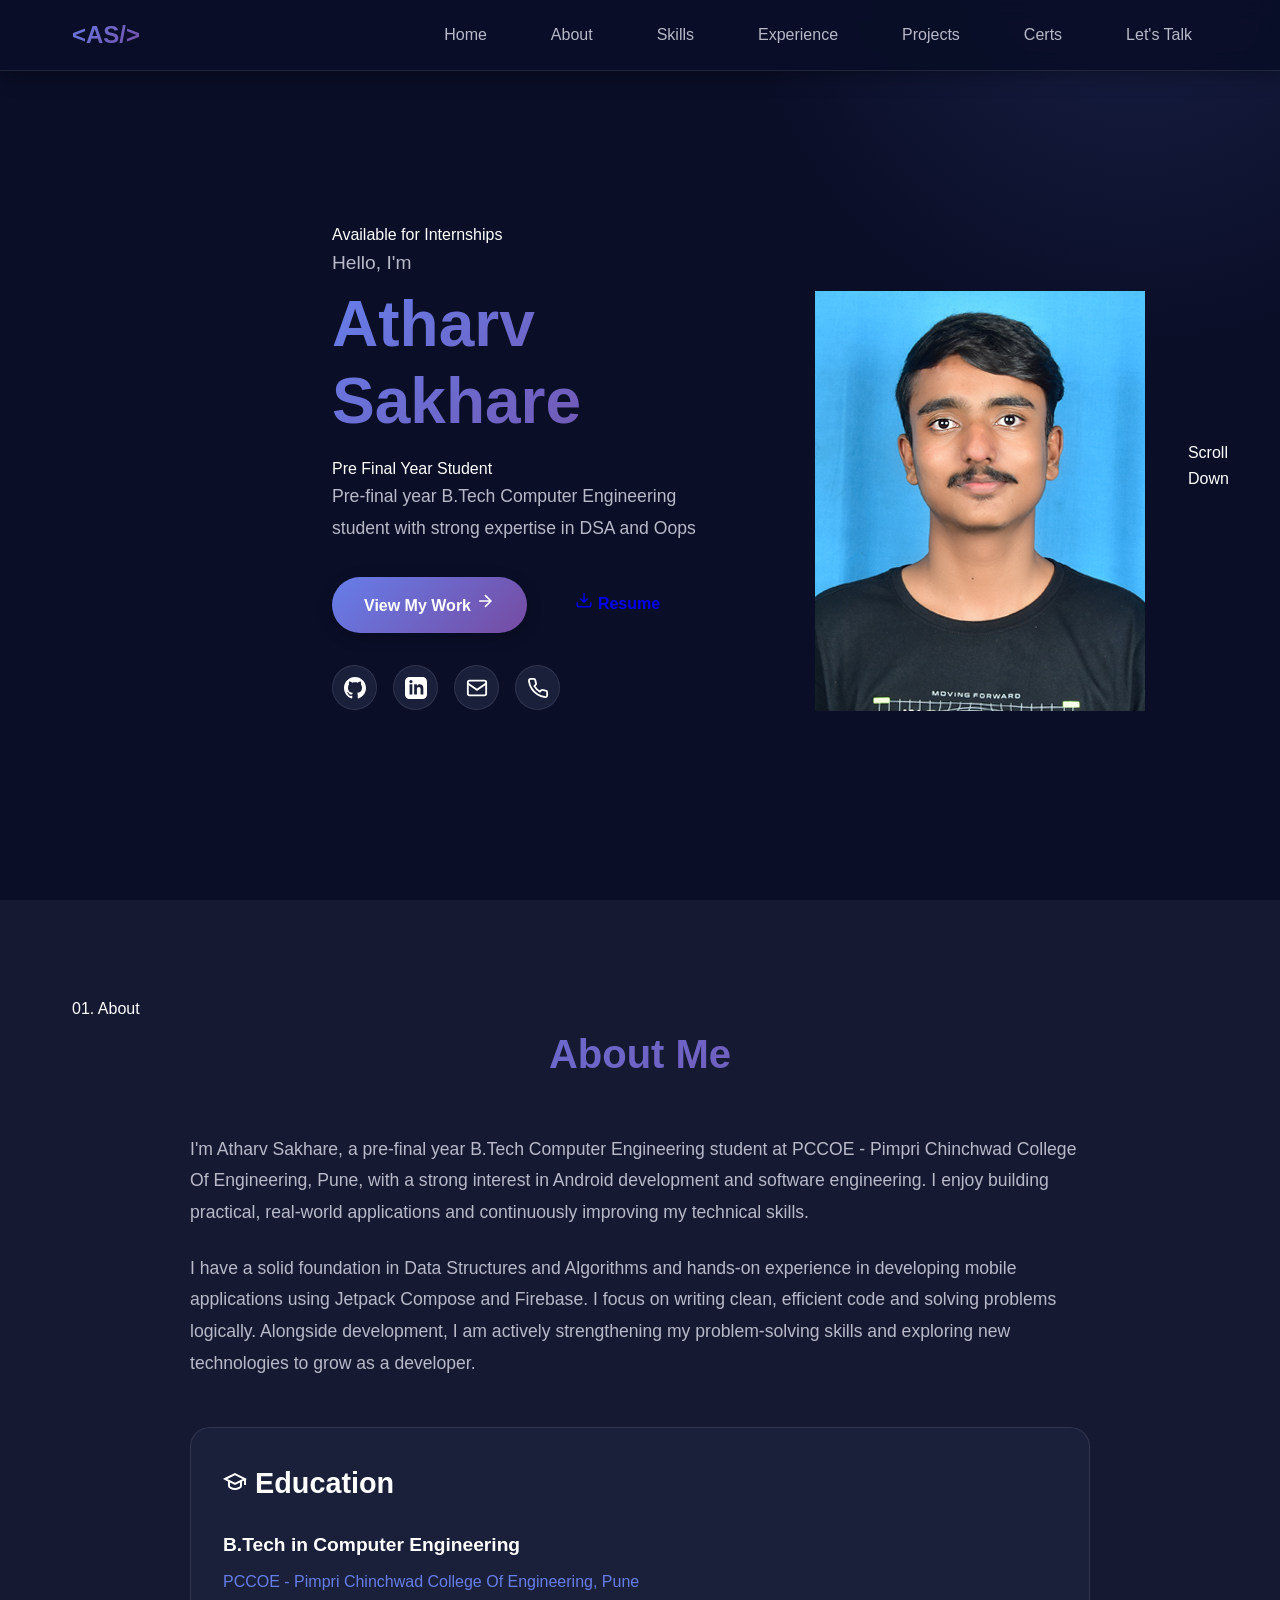
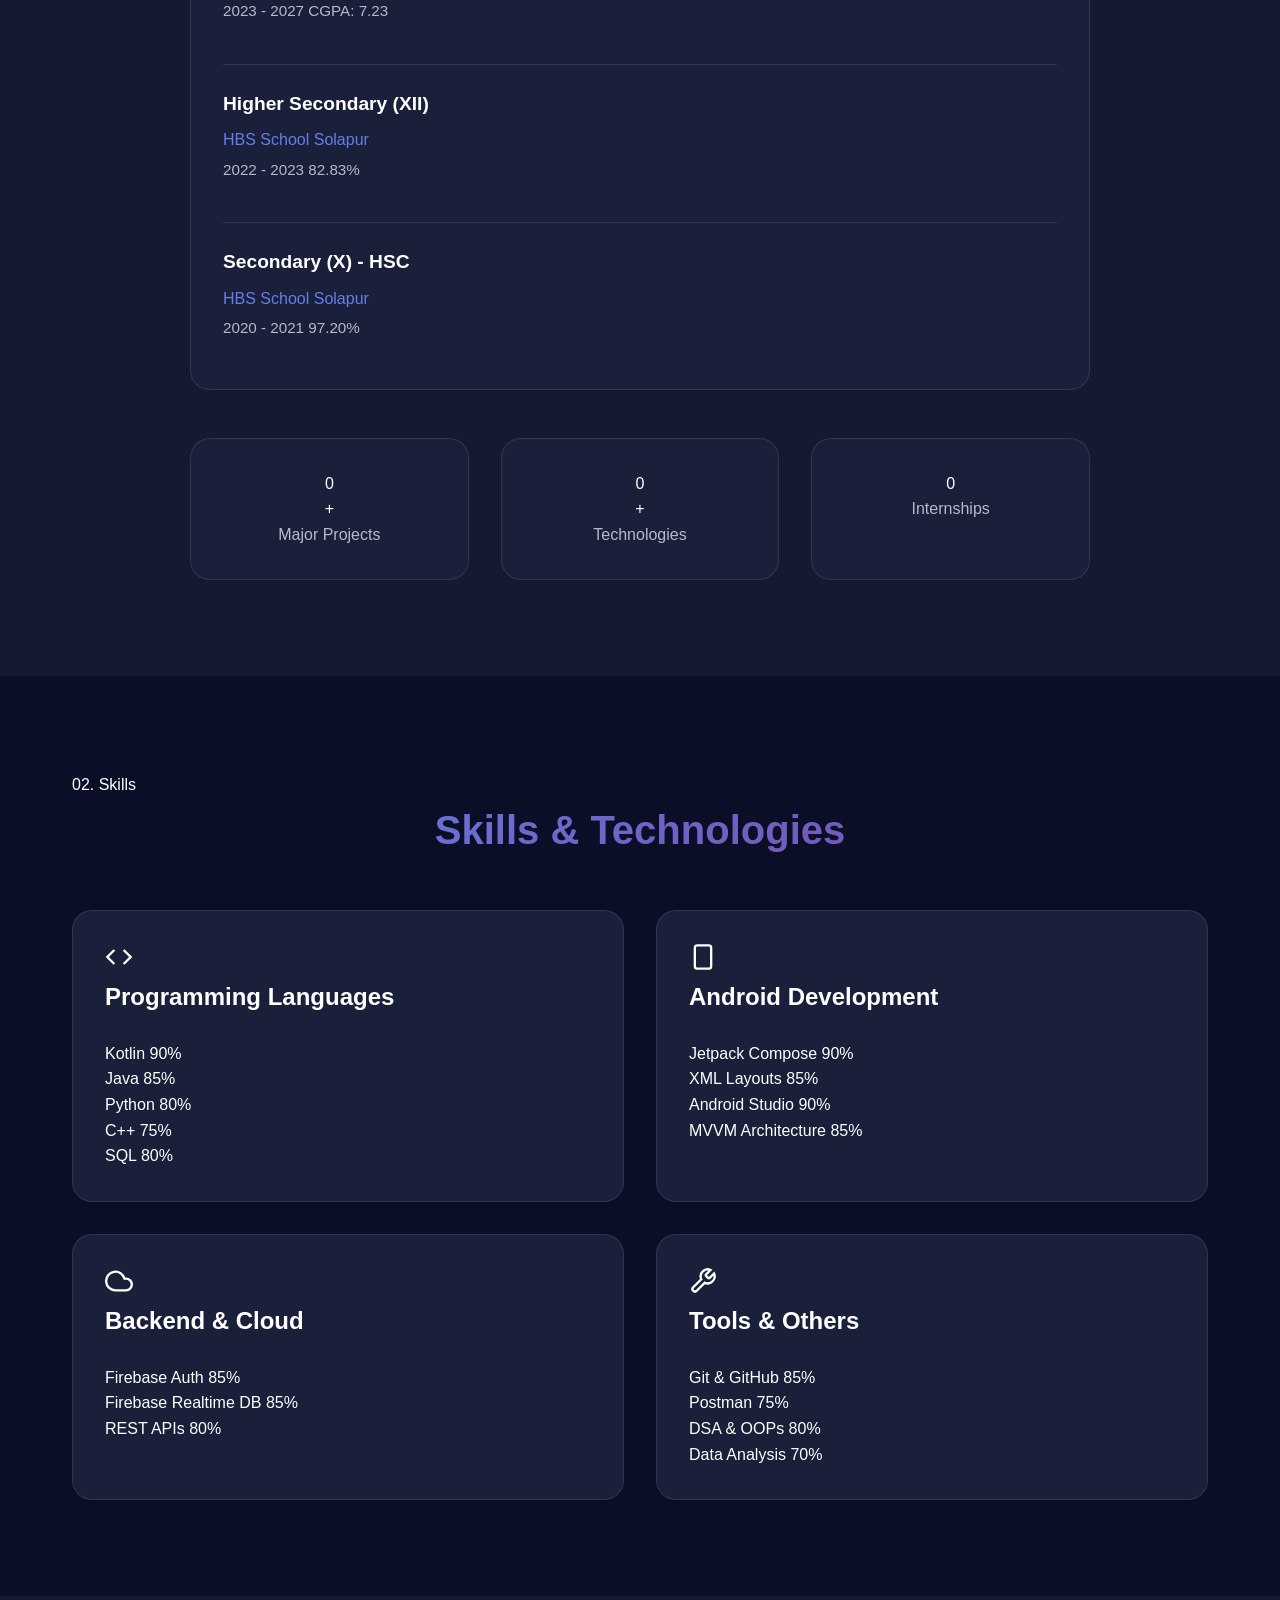
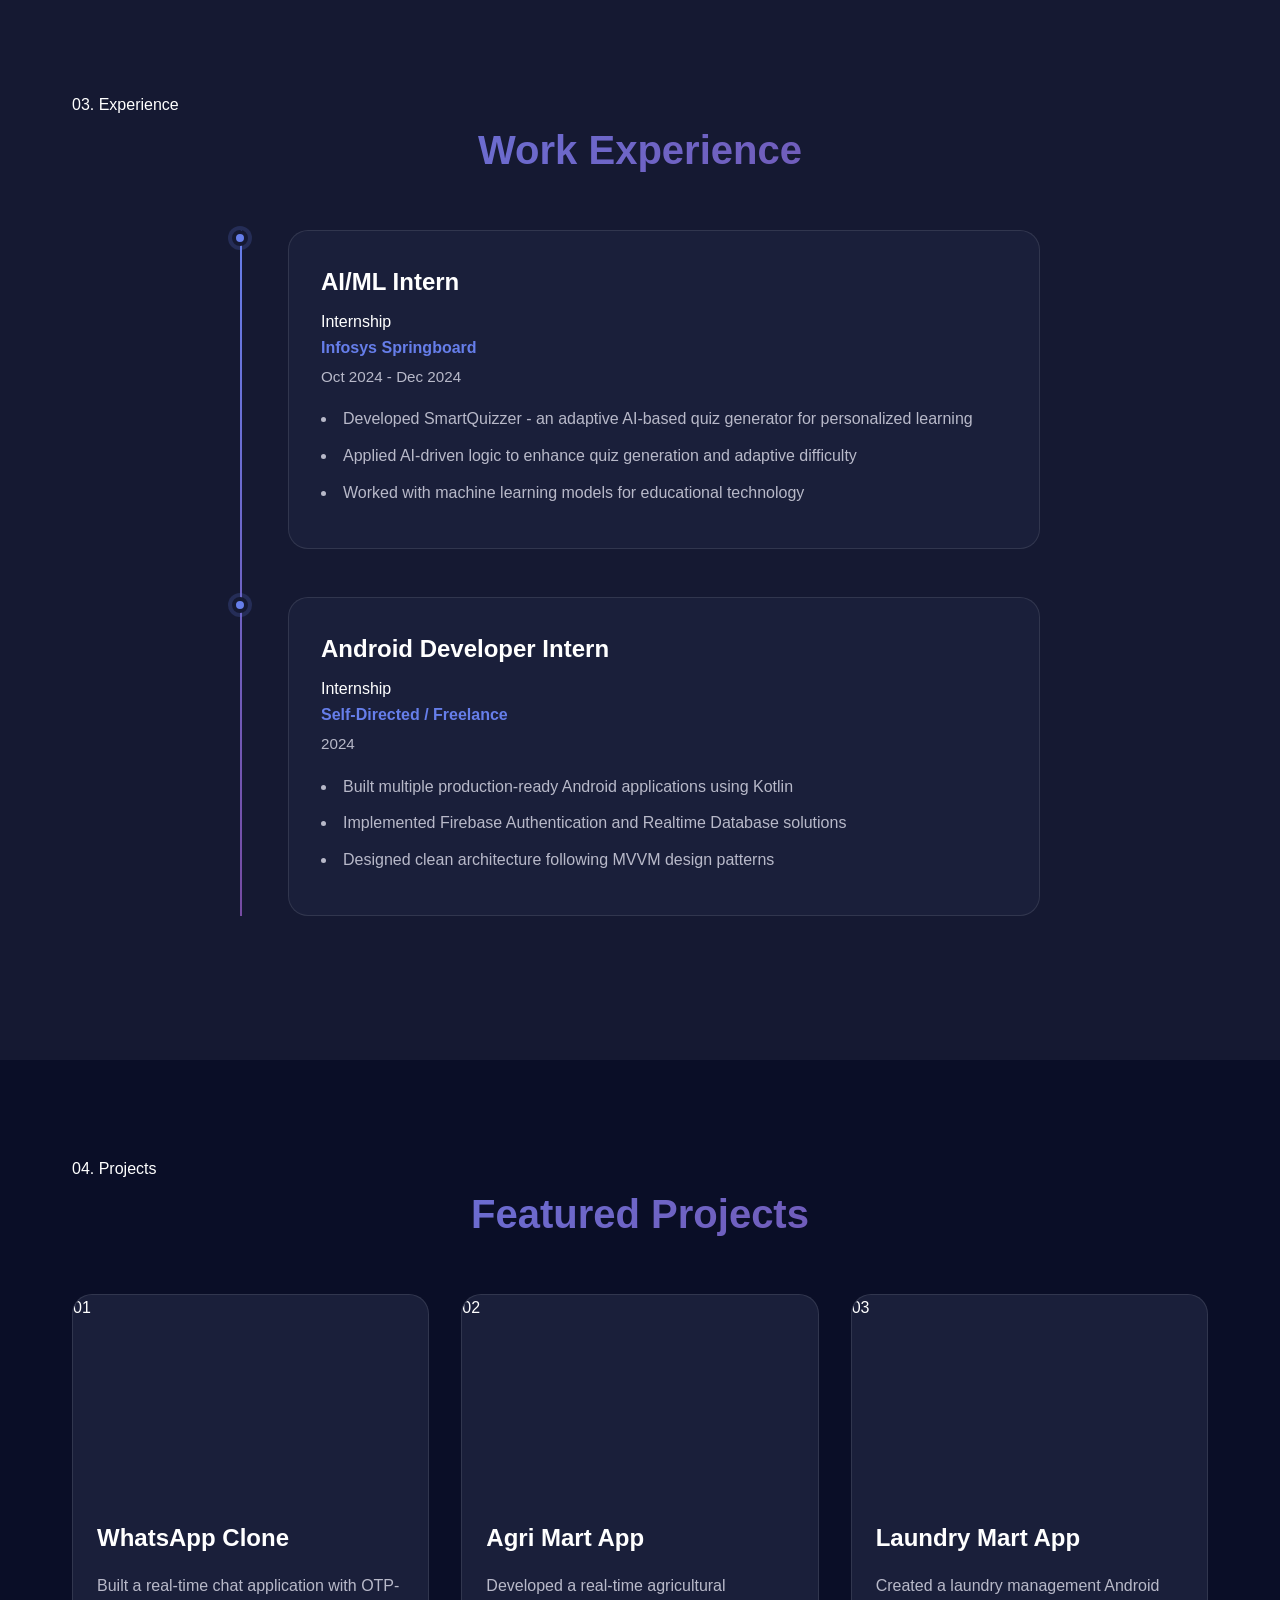
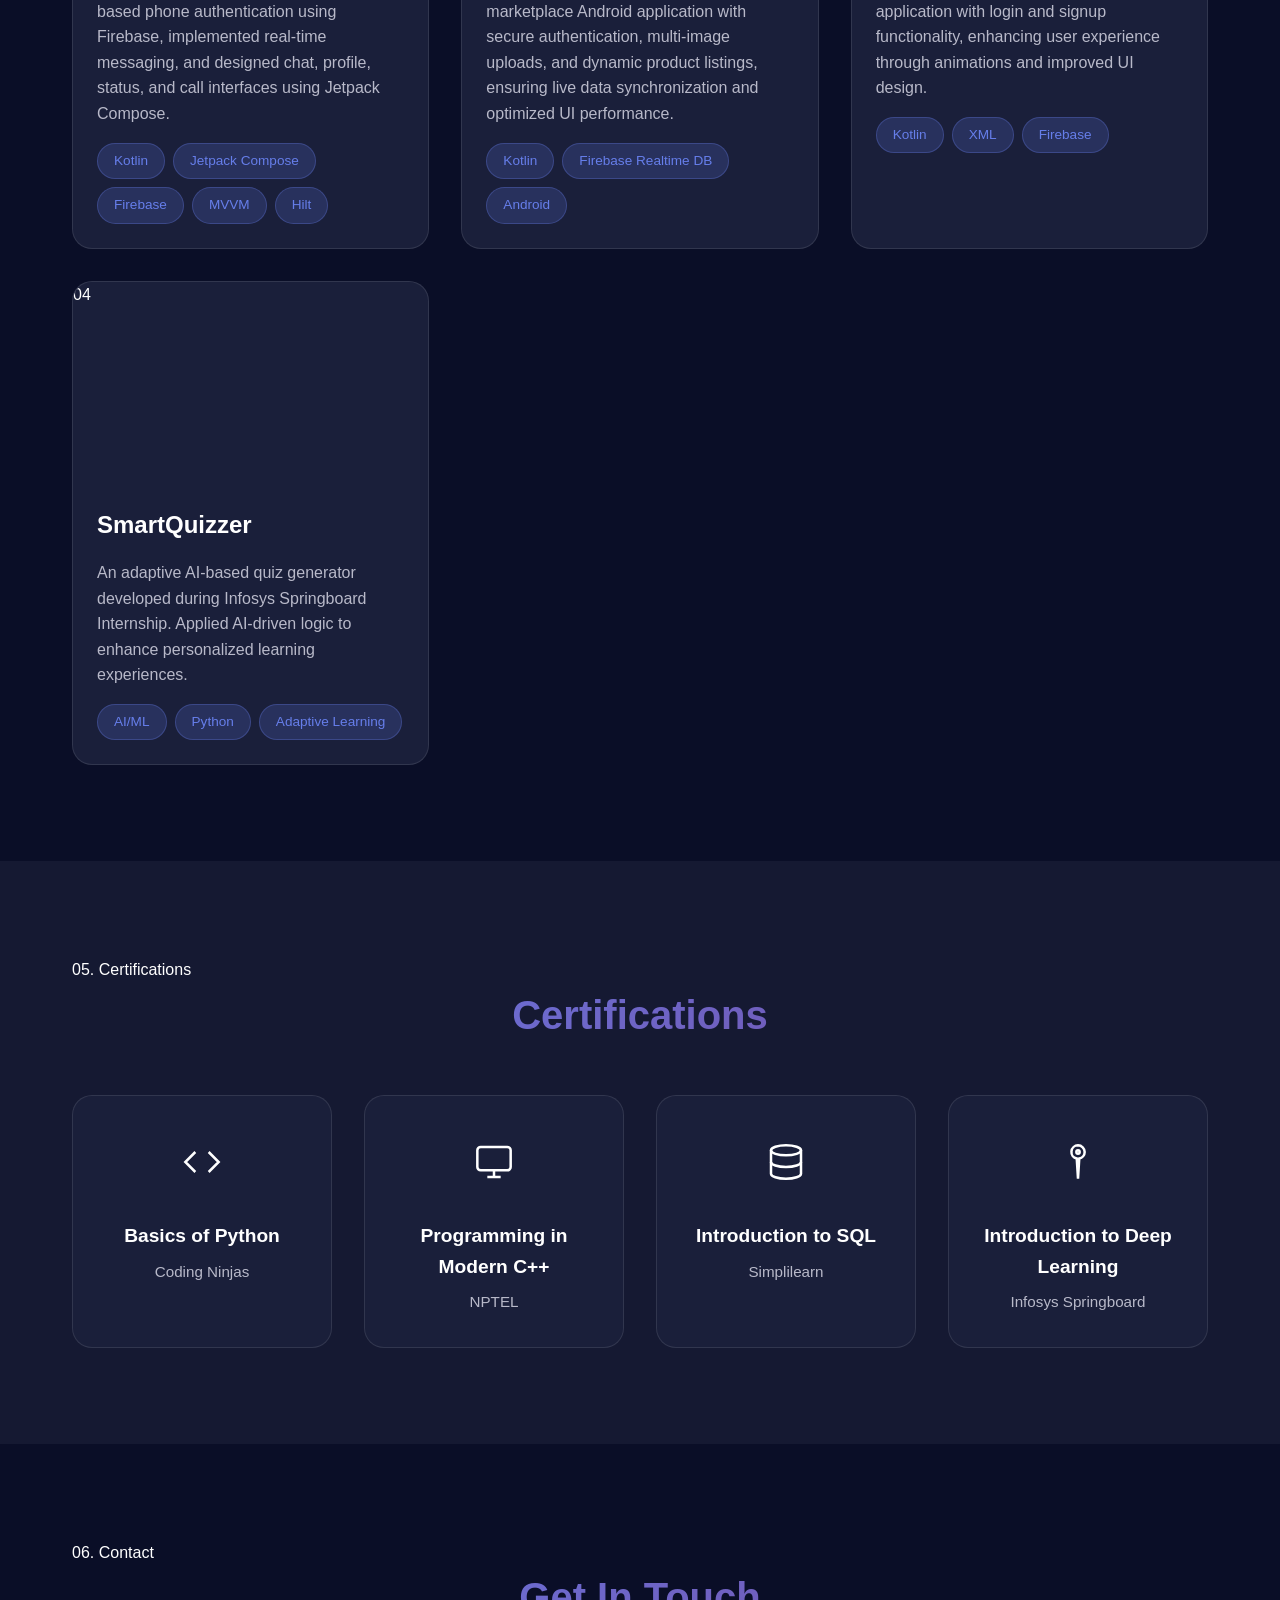
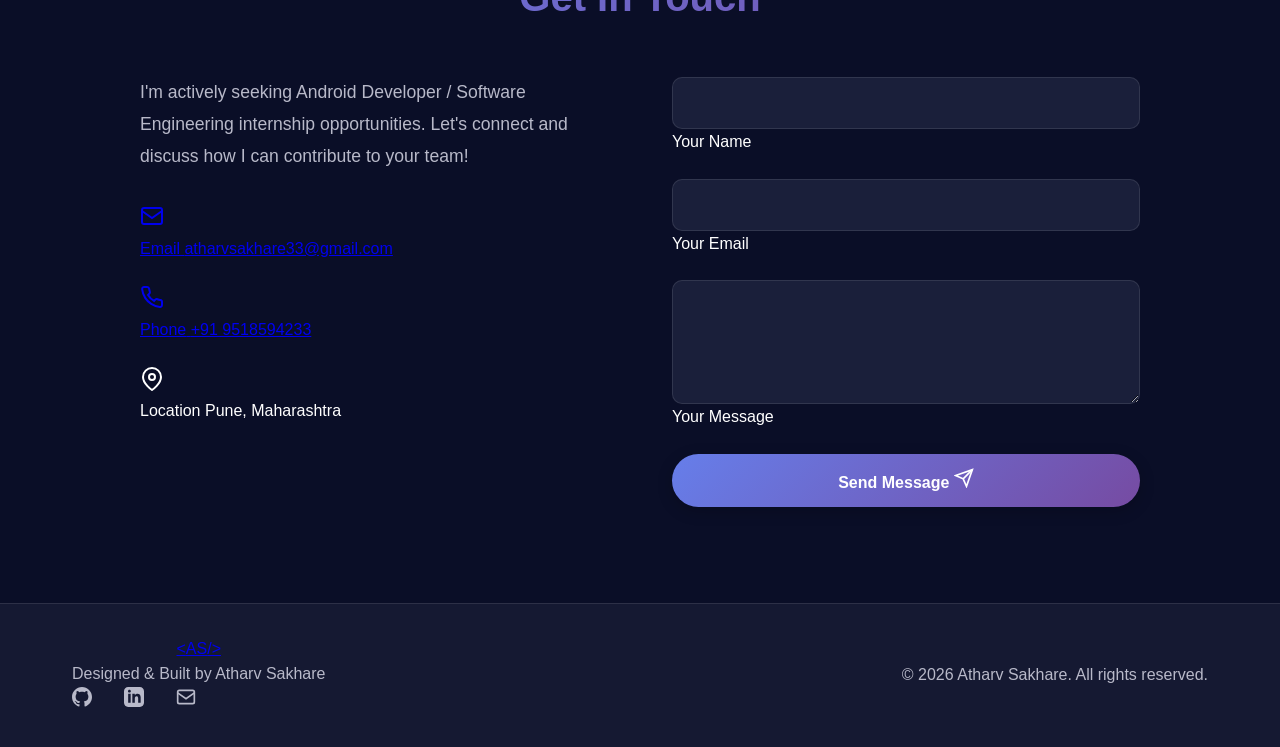
==== commit 3ea247c9: "better ui" ====
--- a/Assignment 2/index.html
+++ b/Assignment 2/index.html
@@ -4,147 +4,202 @@
 <head>
     <meta charset="UTF-8">
     <meta name="viewport" content="width=device-width, initial-scale=1.0">
-    <title>Atharv Sakhare - Portfolio</title>
+    <meta name="description" content="Atharv Sakhare - Pre-final year B.Tech student specializing in Kotlin, Jetpack Compose, and Firebase.">
+    <title>Atharv Sakhare | Pre Final Year Student</title>
     <link rel="stylesheet" href="style.css">
     <link rel="preconnect" href="https://fonts.googleapis.com">
     <link rel="preconnect" href="https://fonts.gstatic.com" crossorigin>
-    <link href="https://fonts.googleapis.com/css2?family=Inter:wght@300;400;500;600;700;800&display=swap"
-        rel="stylesheet">
+    <link href="https://fonts.googleapis.com/css2?family=Outfit:wght@300;400;500;600;700;800;900&family=JetBrains+Mono:wght@400;500;600&display=swap" rel="stylesheet">
 </head>
 
 <body>
+    <!-- Cursor Glow -->
+    <div class="cursor-glow" id="cursorGlow"></div>
+
     <!-- Navigation -->
-    <nav class="navbar">
+    <nav class="navbar" id="navbar">
         <div class="nav-container">
-            <div class="logo">Atharv Sakhare</div>
-            <ul class="nav-menu">
-                <li><a href="#home" class="nav-link">Home</a></li>
-                <li><a href="#about" class="nav-link">About</a></li>
-                <li><a href="#skills" class="nav-link">Skills</a></li>
-                <li><a href="#experience" class="nav-link">Experience</a></li>
-                <li><a href="#projects" class="nav-link">Projects</a></li>
-                <li><a href="#contact" class="nav-link contact-btn">Contact</a></li>
+            <a href="#home" class="logo" id="nav-logo">
+                <span class="logo-bracket">&lt;</span>AS<span class="logo-bracket">/&gt;</span>
+            </a>
+            <ul class="nav-menu" id="navMenu">
+                <li><a href="#home" class="nav-link active" data-section="home">Home</a></li>
+                <li><a href="#about" class="nav-link" data-section="about">About</a></li>
+                <li><a href="#skills" class="nav-link" data-section="skills">Skills</a></li>
+                <li><a href="#experience" class="nav-link" data-section="experience">Experience</a></li>
+                <li><a href="#projects" class="nav-link" data-section="projects">Projects</a></li>
+                <li><a href="#certifications" class="nav-link" data-section="certifications">Certs</a></li>
+                <li><a href="#contact" class="nav-link nav-cta" data-section="contact">Let's Talk</a></li>
             </ul>
-            <div class="hamburger">
+            <button class="hamburger" id="hamburger" aria-label="Toggle menu">
                 <span></span>
                 <span></span>
                 <span></span>
-            </div>
+            </button>
         </div>
     </nav>
 
     <!-- Hero Section -->
     <section id="home" class="hero">
+        <canvas id="particleCanvas" class="particle-canvas"></canvas>
         <div class="hero-container">
             <div class="hero-content">
                 <div class="hero-text">
-                    <p class="greeting">Hello, I'm</p>
-                    <h1 class="hero-title">Atharv Sakhare</h1>
-                    <p class="hero-subtitle">Software Engineer</p>
-                    <p class="hero-description">
-                        Pre-final year B.Tech Computer Engineering student with strong expertise in Android application
-                        development using Kotlin and Jetpack Compose. Experienced in building real-time mobile
-                        applications
-                        using Firebase Authentication and Realtime Database following MVVM architecture.
+                    <div class="hero-badge animate-on-scroll">
+                        <span class="badge-dot"></span>
+                        Available for Internships
+                    </div>
+                    <p class="greeting animate-on-scroll">Hello, I'm</p>
+                    <h1 class="hero-title animate-on-scroll">
+                        <span class="title-line">Atharv</span>
+                        <span class="title-line title-gradient">Sakhare</span>
+                    </h1>
+                    <div class="hero-role animate-on-scroll">
+                        <span class="role-text">Pre Final Year Student</span>
+                    </div>
+                    <p class="hero-description animate-on-scroll">
+                        Pre-final year B.Tech Computer Engineering student with strong expertise in DSA
+                          and Oops
+                
+                        
                     </p>
-                    <div class="hero-buttons">
-                        <a href="#projects" class="btn btn-primary">View My Work</a>
-                        <a href="#contact" class="btn btn-secondary">Get In Touch</a>
-                    </div>
-                    <div class="social-links">
-                        <a href="https://github.com/atharvsakhare45" target="_blank" class="social-icon"
-                            aria-label="GitHub">
-                            <svg width="24" height="24" viewBox="0 0 24 24" fill="currentColor">
-                                <path
-                                    d="M12 0c-6.626 0-12 5.373-12 12 0 5.302 3.438 9.8 8.207 11.387.599.111.793-.261.793-.577v-2.234c-3.338.726-4.033-1.416-4.033-1.416-.546-1.387-1.333-1.756-1.333-1.756-1.089-.745.083-.729.083-.729 1.205.084 1.839 1.237 1.839 1.237 1.07 1.834 2.807 1.304 3.492.997.107-.775.418-1.305.762-1.604-2.665-.305-5.467-1.334-5.467-5.931 0-1.311.469-2.381 1.236-3.221-.124-.303-.535-1.524.117-3.176 0 0 1.008-.322 3.301 1.23.957-.266 1.983-.399 3.003-.404 1.02.005 2.047.138 3.006.404 2.291-1.552 3.297-1.23 3.297-1.23.653 1.653.242 2.874.118 3.176.77.84 1.235 1.911 1.235 3.221 0 4.609-2.807 5.624-5.479 5.921.43.372.823 1.102.823 2.222v3.293c0 .319.192.694.801.576 4.765-1.589 8.199-6.086 8.199-11.386 0-6.627-5.373-12-12-12z" />
-                            </svg>
-                        </a>
-                        <a href="https://www.linkedin.com/in/atharv-sakhare-067351292/" target="_blank" class="social-icon"
-                            aria-label="LinkedIn">
-                            <svg width="24" height="24" viewBox="0 0 24 24" fill="currentColor">
-                                <path
-                                    d="M19 0h-14c-2.761 0-5 2.239-5 5v14c0 2.761 2.239 5 5 5h14c2.762 0 5-2.239 5-5v-14c0-2.761-2.238-5-5-5zm-11 19h-3v-11h3v11zm-1.5-12.268c-.966 0-1.75-.79-1.75-1.764s.784-1.764 1.75-1.764 1.75.79 1.75 1.764-.783 1.764-1.75 1.764zm13.5 12.268h-3v-5.604c0-3.368-4-3.113-4 0v5.604h-3v-11h3v1.765c1.396-2.586 7-2.777 7 2.476v6.759z" />
-                            </svg>
-                        </a>
-                        <a href="mailto:atharvsakhare33@gmail.com" class="social-icon" aria-label="Email">
-                            <svg width="24" height="24" viewBox="0 0 24 24" fill="currentColor">
-                                <path
-                                    d="M0 3v18h24v-18h-24zm6.623 7.929l-4.623 5.712v-9.458l4.623 3.746zm-4.141-5.929h19.035l-9.517 7.713-9.518-7.713zm5.694 7.188l3.824 3.099 3.83-3.104 5.612 6.817h-18.779l5.513-6.812zm9.208-1.264l4.616-3.741v9.348l-4.616-5.607z" />
-                            </svg>
-                        </a>
-                        <a href="tel:+919518594233" class="social-icon" aria-label="Phone">
-                            <svg width="24" height="24" viewBox="0 0 24 24" fill="currentColor">
-                                <path
-                                    d="M20 22.621l-3.521-6.795c-.008.004-1.974.97-2.064 1.011-2.24 1.086-6.799-7.82-4.609-8.994l2.083-1.026-3.493-6.817-2.106 1.039c-7.202 3.755 4.233 25.982 11.6 22.615.121-.055 2.102-1.029 2.11-1.033z" />
-                            </svg>
-                        </a>
-                    </div>
-                </div>
-                <div class="hero-image">
+                    <div class="hero-buttons animate-on-scroll">
+                        <a href="#projects" class="btn btn-primary" id="btn-view-work">
+                            <span>View My Work</span>
+                            <svg width="20" height="20" viewBox="0 0 24 24" fill="none" stroke="currentColor" stroke-width="2">
+                                <path d="M5 12h14M12 5l7 7-7 7"/>
+                            </svg>
+                        </a>
+                        <a href="Atharv Resume.pdf" class="btn btn-outline" id="btn-resume" download>
+                            <svg width="18" height="18" viewBox="0 0 24 24" fill="none" stroke="currentColor" stroke-width="2">
+                                <path d="M21 15v4a2 2 0 01-2 2H5a2 2 0 01-2-2v-4M7 10l5 5 5-5M12 15V3"/>
+                            </svg>
+                            <span>Resume</span>
+                        </a>
+                    </div>
+                    <div class="social-links animate-on-scroll">
+                        <a href="https://github.com/atharvsakhare45" target="_blank" class="social-icon" id="social-github" aria-label="GitHub">
+                            <svg width="22" height="22" viewBox="0 0 24 24" fill="currentColor">
+                                <path d="M12 0c-6.626 0-12 5.373-12 12 0 5.302 3.438 9.8 8.207 11.387.599.111.793-.261.793-.577v-2.234c-3.338.726-4.033-1.416-4.033-1.416-.546-1.387-1.333-1.756-1.333-1.756-1.089-.745.083-.729.083-.729 1.205.084 1.839 1.237 1.839 1.237 1.07 1.834 2.807 1.304 3.492.997.107-.775.418-1.305.762-1.604-2.665-.305-5.467-1.334-5.467-5.931 0-1.311.469-2.381 1.236-3.221-.124-.303-.535-1.524.117-3.176 0 0 1.008-.322 3.301 1.23.957-.266 1.983-.399 3.003-.404 1.02.005 2.047.138 3.006.404 2.291-1.552 3.297-1.23 3.297-1.23.653 1.653.242 2.874.118 3.176.77.84 1.235 1.911 1.235 3.221 0 4.609-2.807 5.624-5.479 5.921.43.372.823 1.102.823 2.222v3.293c0 .319.192.694.801.576 4.765-1.589 8.199-6.086 8.199-11.386 0-6.627-5.373-12-12-12z"/>
+                            </svg>
+                        </a>
+                        <a href="https://www.linkedin.com/in/atharv-sakhare-067351292/" target="_blank" class="social-icon" id="social-linkedin" aria-label="LinkedIn">
+                            <svg width="22" height="22" viewBox="0 0 24 24" fill="currentColor">
+                                <path d="M19 0h-14c-2.761 0-5 2.239-5 5v14c0 2.761 2.239 5 5 5h14c2.762 0 5-2.239 5-5v-14c0-2.761-2.238-5-5-5zm-11 19h-3v-11h3v11zm-1.5-12.268c-.966 0-1.75-.79-1.75-1.764s.784-1.764 1.75-1.764 1.75.79 1.75 1.764-.783 1.764-1.75 1.764zm13.5 12.268h-3v-5.604c0-3.368-4-3.113-4 0v5.604h-3v-11h3v1.765c1.396-2.586 7-2.777 7 2.476v6.759z"/>
+                            </svg>
+                        </a>
+                        <a href="mailto:atharvsakhare33@gmail.com" class="social-icon" id="social-email" aria-label="Email">
+                            <svg width="22" height="22" viewBox="0 0 24 24" fill="none" stroke="currentColor" stroke-width="2">
+                                <rect x="2" y="4" width="20" height="16" rx="2"/>
+                                <path d="M22 7l-10 7L2 7"/>
+                            </svg>
+                        </a>
+                        <a href="tel:+919518594233" class="social-icon" id="social-phone" aria-label="Phone">
+                            <svg width="22" height="22" viewBox="0 0 24 24" fill="none" stroke="currentColor" stroke-width="2">
+                                <path d="M22 16.92v3a2 2 0 01-2.18 2 19.79 19.79 0 01-8.63-3.07 19.5 19.5 0 01-6-6 19.79 19.79 0 01-3.07-8.67A2 2 0 014.11 2h3a2 2 0 012 1.72c.127.96.361 1.903.7 2.81a2 2 0 01-.45 2.11L8.09 9.91a16 16 0 006 6l1.27-1.27a2 2 0 012.11-.45c.907.339 1.85.573 2.81.7A2 2 0 0122 16.92z"/>
+                            </svg>
+                        </a>
+                    </div>
+                </div>
+                <div class="hero-image animate-on-scroll">
                     <div class="image-wrapper">
-                       
-                        <div class="profile-placeholder">
-                            <div class="gradient-ring">
-                                <img src="Atharv.jpg" alt="Atharv">
-                            </div>
-                        </div>
-                    </div>
-                </div>
-            </div>
+                        <div class="image-glow"></div>
+                        <div class="image-ring">
+                            <div class="image-ring-inner">
+                                <img src="Atharv.jpg" alt="Atharv Sakhare - Software Engineer" id="profile-photo">
+                            </div>
+                        </div>
+
+                    </div>
+                </div>
+            </div>
+        </div>
+        <div class="scroll-indicator" id="scrollIndicator">
+            <div class="scroll-mouse">
+                <div class="scroll-dot"></div>
+            </div>
+            <span>Scroll Down</span>
         </div>
     </section>
 
     <!-- About Section -->
     <section id="about" class="about">
         <div class="container">
-            <h2 class="section-title">About Me</h2>
+            <div class="section-header animate-on-scroll">
+                <span class="section-tag">01. About</span>
+                <h2 class="section-title">About Me</h2>
+                <div class="section-line"></div>
+            </div>
             <div class="about-content">
-                <div class="about-text">
-                    <p>
-                        I'm a pre-final year B.Tech Computer Engineering student at PCCOE - Pimpri Chinchwad College Of
-                        Engineering, Pune,
-                        with a strong passion for Android development and software engineering. My expertise lies in
-                        building scalable
-                        mobile applications using modern technologies like Kotlin, Jetpack Compose, and Firebase.
-                    </p>
-                    <p>
-                        With a solid foundation in Data Structures and Algorithms, clean architecture, and MVVM design
-                        patterns,
-                        I focus on creating efficient, maintainable, and user-friendly applications. I'm constantly
-                        learning and
-                        exploring new technologies to stay at the forefront of mobile development.
-                    </p>
-                    <div class="education-section">
-                        <h3>Education</h3>
+                <div class="about-text animate-on-scroll">
+                   <p>
+    I'm <span class="highlight">Atharv Sakhare</span>, a pre-final year 
+    <span class="highlight">B.Tech Computer Engineering</span> student at 
+    <span class="highlight">PCCOE - Pimpri Chinchwad College Of Engineering, Pune</span>, 
+    with a strong interest in Android development and software engineering. 
+    I enjoy building practical, real-world applications and continuously improving my technical skills.
+</p>
+
+<p>
+    I have a solid foundation in <span class="highlight">Data Structures and Algorithms</span> 
+    and hands-on experience in developing mobile applications using 
+    <span class="highlight">Jetpack Compose</span> and 
+    <span class="highlight">Firebase</span>. 
+    I focus on writing clean, efficient code and solving problems logically. 
+    Alongside development, I am actively strengthening my problem-solving skills 
+    and exploring new technologies to grow as a developer.
+</p>
+                </div>
+                <div class="education-section animate-on-scroll">
+                    <h3>
+                        <svg width="24" height="24" viewBox="0 0 24 24" fill="none" stroke="currentColor" stroke-width="2">
+                            <path d="M22 10v6M2 10l10-5 10 5-10 5z"/>
+                            <path d="M6 12v5c0 1.1 2.7 3 6 3s6-1.9 6-3v-5"/>
+                        </svg>
+                        Education
+                    </h3>
+                    <div class="education-timeline">
                         <div class="education-item">
-                            <h4>B.Tech in Computer Engineering</h4>
-                            <p class="institution">PCCOE - Pimpri Chinchwad College Of Engineering, Pune</p>
-                            <p class="duration">2023 - 2027 | CGPA: 7.42</p>
+                            <div class="edu-dot"></div>
+                            <div class="edu-content">
+                                <h4>B.Tech in Computer Engineering</h4>
+                                <p class="institution">PCCOE - Pimpri Chinchwad College Of Engineering, Pune</p>
+                                <p class="duration">2023 - 2027 <span class="edu-score">CGPA: 7.23</span></p>
+                            </div>
                         </div>
                         <div class="education-item">
-                            <h4>Higher Secondary (XII)</h4>
-                            <p class="institution">Vikas Hindi Vidyalaya, Pandharkawada</p>
-                            <p class="duration">2022 - 2023 | 71.33%</p>
+                            <div class="edu-dot"></div>
+                            <div class="edu-content">
+                                <h4>Higher Secondary (XII)</h4>
+                                <p class="institution">HBS School Solapur</p>
+                                <p class="duration">2022 - 2023 <span class="edu-score">82.83%</span></p>
+                            </div>
                         </div>
                         <div class="education-item">
-                            <h4>Secondary (X) - CBSE</h4>
-                            <p class="institution">Gurukul English Medium School, Pandharkawada</p>
-                            <p class="duration">2020 - 2021 | 85.50%</p>
-                        </div>
-                    </div>
-                    <div class="about-stats">
-                        <div class="stat-item">
-                            <h3>3+</h3>
-                            <p>Major Projects</p>
-                        </div>
-                        <div class="stat-item">
-                            <h3>10+</h3>
-                            <p>Technologies</p>
-                        </div>
-                        <div class="stat-item">
-                            <h3>2</h3>
-                            <p>Internships</p>
-                        </div>
+                            <div class="edu-dot"></div>
+                            <div class="edu-content">
+                                <h4>Secondary (X) - HSC</h4>
+                                <p class="institution">HBS School Solapur</p>
+                                <p class="duration">2020 - 2021 <span class="edu-score">97.20%</span></p>
+                            </div>
+                        </div>
+                    </div>
+                </div>
+                <div class="about-stats animate-on-scroll">
+                    <div class="stat-item" id="stat-projects">
+                        <div class="stat-number" data-count="3">0</div>
+                        <div class="stat-suffix">+</div>
+                        <p>Major Projects</p>
+                    </div>
+                    <div class="stat-item" id="stat-technologies">
+                        <div class="stat-number" data-count="10">0</div>
+                        <div class="stat-suffix">+</div>
+                        <p>Technologies</p>
+                    </div>
+                    <div class="stat-item" id="stat-internships">
+                        <div class="stat-number" data-count="2">0</div>
+                        <div class="stat-suffix"></div>
+                        <p>Internships</p>
                     </div>
                 </div>
             </div>
@@ -154,121 +209,123 @@
     <!-- Skills Section -->
     <section id="skills" class="skills">
         <div class="container">
-            <h2 class="section-title">Skills & Technologies</h2>
+            <div class="section-header animate-on-scroll">
+                <span class="section-tag">02. Skills</span>
+                <h2 class="section-title">Skills & Technologies</h2>
+                <div class="section-line"></div>
+            </div>
             <div class="skills-grid">
-                <div class="skill-category">
-                    <h3>Programming Languages</h3>
-                    <div class="skill-items">
-                        <div class="skill-item">
-                            <span class="skill-name">Kotlin</span>
-                            <div class="skill-bar">
-                                <div class="skill-progress" style="width: 90%"></div>
-                            </div>
-                        </div>
-                        <div class="skill-item">
-                            <span class="skill-name">Java</span>
-                            <div class="skill-bar">
-                                <div class="skill-progress" style="width: 85%"></div>
-                            </div>
-                        </div>
-                        <div class="skill-item">
-                            <span class="skill-name">Python</span>
-                            <div class="skill-bar">
-                                <div class="skill-progress" style="width: 80%"></div>
-                            </div>
-                        </div>
-                        <div class="skill-item">
-                            <span class="skill-name">C++</span>
-                            <div class="skill-bar">
-                                <div class="skill-progress" style="width: 75%"></div>
-                            </div>
-                        </div>
-                        <div class="skill-item">
-                            <span class="skill-name">SQL</span>
-                            <div class="skill-bar">
-                                <div class="skill-progress" style="width: 80%"></div>
-                            </div>
-                        </div>
-                    </div>
-                </div>
-                <div class="skill-category">
-                    <h3>Android Development</h3>
-                    <div class="skill-items">
-                        <div class="skill-item">
-                            <span class="skill-name">Jetpack Compose</span>
-                            <div class="skill-bar">
-                                <div class="skill-progress" style="width: 90%"></div>
-                            </div>
-                        </div>
-                        <div class="skill-item">
-                            <span class="skill-name">XML</span>
-                            <div class="skill-bar">
-                                <div class="skill-progress" style="width: 85%"></div>
-                            </div>
-                        </div>
-                        <div class="skill-item">
-                            <span class="skill-name">Android Studio</span>
-                            <div class="skill-bar">
-                                <div class="skill-progress" style="width: 90%"></div>
-                            </div>
-                        </div>
-                        <div class="skill-item">
-                            <span class="skill-name">MVVM Architecture</span>
-                            <div class="skill-bar">
-                                <div class="skill-progress" style="width: 85%"></div>
-                            </div>
-                        </div>
-                    </div>
-                </div>
-                <div class="skill-category">
-                    <h3>Backend & Cloud</h3>
-                    <div class="skill-items">
-                        <div class="skill-item">
-                            <span class="skill-name">Firebase Authentication</span>
-                            <div class="skill-bar">
-                                <div class="skill-progress" style="width: 85%"></div>
-                            </div>
-                        </div>
-                        <div class="skill-item">
-                            <span class="skill-name">Firebase Realtime DB</span>
-                            <div class="skill-bar">
-                                <div class="skill-progress" style="width: 85%"></div>
-                            </div>
-                        </div>
-                        <div class="skill-item">
-                            <span class="skill-name">REST APIs</span>
-                            <div class="skill-bar">
-                                <div class="skill-progress" style="width: 80%"></div>
-                            </div>
-                        </div>
-                    </div>
-                </div>
-                <div class="skill-category">
-                    <h3>Tools & Others</h3>
-                    <div class="skill-items">
-                        <div class="skill-item">
-                            <span class="skill-name">Git & GitHub</span>
-                            <div class="skill-bar">
-                                <div class="skill-progress" style="width: 85%"></div>
-                            </div>
-                        </div>
-                        <div class="skill-item">
-                            <span class="skill-name">Postman</span>
-                            <div class="skill-bar">
-                                <div class="skill-progress" style="width: 75%"></div>
-                            </div>
-                        </div>
-                        <div class="skill-item">
-                            <span class="skill-name">DSA & OOPs</span>
-                            <div class="skill-bar">
-                                <div class="skill-progress" style="width: 80%"></div>
-                            </div>
-                        </div>
-                        <div class="skill-item">
-                            <span class="skill-name">Data Analysis</span>
-                            <div class="skill-bar">
-                                <div class="skill-progress" style="width: 70%"></div>
-                            </div>
+                <div class="skill-category animate-on-scroll" id="skill-languages">
+                    <div class="skill-category-header">
+                        <div class="skill-icon">
+                            <svg width="28" height="28" viewBox="0 0 24 24" fill="none" stroke="currentColor" stroke-width="2">
+                                <polyline points="16 18 22 12 16 6"/>
+                                <polyline points="8 6 2 12 8 18"/>
+                            </svg>
+                        </div>
+                        <h3>Programming Languages</h3>
+                    </div>
+                    <div class="skill-chips">
+                        <div class="skill-chip" data-level="90">
+                            <span class="chip-name">Kotlin</span>
+                            <span class="chip-level">90%</span>
+                        </div>
+                        <div class="skill-chip" data-level="85">
+                            <span class="chip-name">Java</span>
+                            <span class="chip-level">85%</span>
+                        </div>
+                        <div class="skill-chip" data-level="80">
+                            <span class="chip-name">Python</span>
+                            <span class="chip-level">80%</span>
+                        </div>
+                        <div class="skill-chip" data-level="75">
+                            <span class="chip-name">C++</span>
+                            <span class="chip-level">75%</span>
+                        </div>
+                        <div class="skill-chip" data-level="80">
+                            <span class="chip-name">SQL</span>
+                            <span class="chip-level">80%</span>
+                        </div>
+                    </div>
+                </div>
+                <div class="skill-category animate-on-scroll" id="skill-android">
+                    <div class="skill-category-header">
+                        <div class="skill-icon">
+                            <svg width="28" height="28" viewBox="0 0 24 24" fill="none" stroke="currentColor" stroke-width="2">
+                                <rect x="5" y="2" width="14" height="20" rx="2" ry="2"/>
+                                <line x1="12" y1="18" x2="12.01" y2="18"/>
+                            </svg>
+                        </div>
+                        <h3>Android Development</h3>
+                    </div>
+                    <div class="skill-chips">
+                        <div class="skill-chip" data-level="90">
+                            <span class="chip-name">Jetpack Compose</span>
+                            <span class="chip-level">90%</span>
+                        </div>
+                        <div class="skill-chip" data-level="85">
+                            <span class="chip-name">XML Layouts</span>
+                            <span class="chip-level">85%</span>
+                        </div>
+                        <div class="skill-chip" data-level="90">
+                            <span class="chip-name">Android Studio</span>
+                            <span class="chip-level">90%</span>
+                        </div>
+                        <div class="skill-chip" data-level="85">
+                            <span class="chip-name">MVVM Architecture</span>
+                            <span class="chip-level">85%</span>
+                        </div>
+                    </div>
+                </div>
+                <div class="skill-category animate-on-scroll" id="skill-backend">
+                    <div class="skill-category-header">
+                        <div class="skill-icon">
+                            <svg width="28" height="28" viewBox="0 0 24 24" fill="none" stroke="currentColor" stroke-width="2">
+                                <path d="M18 10h-1.26A8 8 0 109 20h9a5 5 0 000-10z"/>
+                            </svg>
+                        </div>
+                        <h3>Backend & Cloud</h3>
+                    </div>
+                    <div class="skill-chips">
+                        <div class="skill-chip" data-level="85">
+                            <span class="chip-name">Firebase Auth</span>
+                            <span class="chip-level">85%</span>
+                        </div>
+                        <div class="skill-chip" data-level="85">
+                            <span class="chip-name">Firebase Realtime DB</span>
+                            <span class="chip-level">85%</span>
+                        </div>
+                        <div class="skill-chip" data-level="80">
+                            <span class="chip-name">REST APIs</span>
+                            <span class="chip-level">80%</span>
+                        </div>
+                    </div>
+                </div>
+                <div class="skill-category animate-on-scroll" id="skill-tools">
+                    <div class="skill-category-header">
+                        <div class="skill-icon">
+                            <svg width="28" height="28" viewBox="0 0 24 24" fill="none" stroke="currentColor" stroke-width="2">
+                                <path d="M14.7 6.3a1 1 0 000 1.4l1.6 1.6a1 1 0 001.4 0l3.77-3.77a6 6 0 01-7.94 7.94l-6.91 6.91a2.12 2.12 0 01-3-3l6.91-6.91a6 6 0 017.94-7.94l-3.76 3.76z"/>
+                            </svg>
+                        </div>
+                        <h3>Tools & Others</h3>
+                    </div>
+                    <div class="skill-chips">
+                        <div class="skill-chip" data-level="85">
+                            <span class="chip-name">Git & GitHub</span>
+                            <span class="chip-level">85%</span>
+                        </div>
+                        <div class="skill-chip" data-level="75">
+                            <span class="chip-name">Postman</span>
+                            <span class="chip-level">75%</span>
+                        </div>
+                        <div class="skill-chip" data-level="80">
+                            <span class="chip-name">DSA & OOPs</span>
+                            <span class="chip-level">80%</span>
+                        </div>
+                        <div class="skill-chip" data-level="70">
+                            <span class="chip-name">Data Analysis</span>
+                            <span class="chip-level">70%</span>
                         </div>
                     </div>
                 </div>
@@ -279,30 +336,45 @@
     <!-- Experience Section -->
     <section id="experience" class="experience">
         <div class="container">
-            <h2 class="section-title">Experience</h2>
+            <div class="section-header animate-on-scroll">
+                <span class="section-tag">03. Experience</span>
+                <h2 class="section-title">Work Experience</h2>
+                <div class="section-line"></div>
+            </div>
             <div class="timeline">
-                <div class="timeline-item">
-                    <div class="timeline-dot"></div>
+                <div class="timeline-item animate-on-scroll">
+                    <div class="timeline-marker">
+                        <div class="timeline-dot"></div>
+                    </div>
                     <div class="timeline-content">
-                        <h3>Android Development Intern</h3>
-                        <p class="company">SpaceECE, Pune</p>
-                        <p class="duration">Aug 2025 - Nov 2025</p>
+                        <div class="timeline-header">
+                            <h3>AI/ML Intern</h3>
+                            <span class="timeline-badge">Internship</span>
+                        </div>
+                        <p class="company">Infosys Springboard</p>
+                        <p class="duration">Oct 2024 - Dec 2024</p>
                         <ul class="description">
-                            <li>Worked on the Android Milestone Tracker project</li>
-                            <li>Developed Android features using Kotlin and Firebase</li>
-                            <li>Collaborated in an agile environment and delivered assigned modules successfully</li>
+                            <li>Developed SmartQuizzer - an adaptive AI-based quiz generator for personalized learning</li>
+                            <li>Applied AI-driven logic to enhance quiz generation and adaptive difficulty</li>
+                            <li>Worked with machine learning models for educational technology</li>
                         </ul>
                     </div>
                 </div>
-                <div class="timeline-item">
-                    <div class="timeline-dot"></div>
+                <div class="timeline-item animate-on-scroll">
+                    <div class="timeline-marker">
+                        <div class="timeline-dot"></div>
+                    </div>
                     <div class="timeline-content">
-                        <h3>Infosys Springboard Internship 6.0 (B3)</h3>
-                        <p class="company">Infosys</p>
-                        <p class="duration">Sep 2025 - Nov 2025</p>
+                        <div class="timeline-header">
+                            <h3>Android Developer Intern</h3>
+                            <span class="timeline-badge">Internship</span>
+                        </div>
+                        <p class="company">Self-Directed / Freelance</p>
+                        <p class="duration">2024</p>
                         <ul class="description">
-                            <li>Developed SmartQuizzer, an adaptive AI-based quiz generator</li>
-                            <li>Applied AI-driven logic to enhance personalized learning experiences</li>
+                            <li>Built multiple production-ready Android applications using Kotlin</li>
+                            <li>Implemented Firebase Authentication and Realtime Database solutions</li>
+                            <li>Designed clean architecture following MVVM design patterns</li>
                         </ul>
                     </div>
                 </div>
@@ -313,24 +385,31 @@
     <!-- Projects Section -->
     <section id="projects" class="projects">
         <div class="container">
-            <h2 class="section-title">Featured Projects</h2>
+            <div class="section-header animate-on-scroll">
+                <span class="section-tag">04. Projects</span>
+                <h2 class="section-title">Featured Projects</h2>
+                <div class="section-line"></div>
+            </div>
             <div class="projects-grid">
-                <div class="project-card">
-                    <div class="project-image">
-                        <div class="project-gradient"
-                            style="background: linear-gradient(135deg, #667eea 0%, #764ba2 100%)"></div>
+                <div class="project-card animate-on-scroll" id="project-whatsapp">
+                    <div class="project-image" style="--gradient: linear-gradient(135deg, #667eea 0%, #764ba2 100%)">
+                        <div class="project-number">01</div>
                         <div class="project-overlay">
-                            <a href="https://github.com/atharvsakhare45" target="_blank" class="project-link">View on
-                                GitHub</a>
+                            <a href="https://github.com/atharvsakhare45" target="_blank" class="project-link" aria-label="View WhatsApp Clone on GitHub">
+                                <svg width="22" height="22" viewBox="0 0 24 24" fill="none" stroke="currentColor" stroke-width="2">
+                                    <path d="M18 13v6a2 2 0 01-2 2H5a2 2 0 01-2-2V8a2 2 0 012-2h6"/>
+                                    <polyline points="15 3 21 3 21 9"/>
+                                    <line x1="10" y1="14" x2="21" y2="3"/>
+                                </svg>
+                                View Project
+                            </a>
                         </div>
                     </div>
                     <div class="project-info">
                         <h3>WhatsApp Clone</h3>
-                        <p>Built a real-time chat application with OTP-based phone authentication using Firebase
-                            Authentication,
-                            implemented real-time messaging with Firebase Realtime Database, and designed chat, profile,
-                            status, and
-                            call user interfaces using Jetpack Compose.</p>
+                        <p>Built a real-time chat application with OTP-based phone authentication using Firebase, 
+                           implemented real-time messaging, and designed chat, profile, status, and call interfaces 
+                           using Jetpack Compose.</p>
                         <div class="project-tags">
                             <span class="tag">Kotlin</span>
                             <span class="tag">Jetpack Compose</span>
@@ -340,22 +419,25 @@
                         </div>
                     </div>
                 </div>
-                <div class="project-card">
-                    <div class="project-image">
-                        <div class="project-gradient"
-                            style="background: linear-gradient(135deg, #f093fb 0%, #f5576c 100%)"></div>
+                <div class="project-card animate-on-scroll" id="project-agrimart">
+                    <div class="project-image" style="--gradient: linear-gradient(135deg, #f093fb 0%, #f5576c 100%)">
+                        <div class="project-number">02</div>
                         <div class="project-overlay">
-                            <a href="https://github.com/atharvsakhare45" target="_blank" class="project-link">View on
-                                GitHub</a>
+                            <a href="https://github.com/atharvsakhare45" target="_blank" class="project-link" aria-label="View Agri Mart on GitHub">
+                                <svg width="22" height="22" viewBox="0 0 24 24" fill="none" stroke="currentColor" stroke-width="2">
+                                    <path d="M18 13v6a2 2 0 01-2 2H5a2 2 0 01-2-2V8a2 2 0 012-2h6"/>
+                                    <polyline points="15 3 21 3 21 9"/>
+                                    <line x1="10" y1="14" x2="21" y2="3"/>
+                                </svg>
+                                View Project
+                            </a>
                         </div>
                     </div>
                     <div class="project-info">
                         <h3>Agri Mart App</h3>
-                        <p>Developed a real-time agricultural marketplace Android application with secure
-                            authentication,
-                            multi-image uploads, and dynamic product listings, ensuring live data synchronization and
-                            optimized
-                            UI performance.</p>
+                        <p>Developed a real-time agricultural marketplace Android application with secure authentication, 
+                           multi-image uploads, and dynamic product listings, ensuring live data synchronization and 
+                           optimized UI performance.</p>
                         <div class="project-tags">
                             <span class="tag">Kotlin</span>
                             <span class="tag">Firebase Realtime DB</span>
@@ -363,19 +445,24 @@
                         </div>
                     </div>
                 </div>
-                <div class="project-card">
-                    <div class="project-image">
-                        <div class="project-gradient"
-                            style="background: linear-gradient(135deg, #4facfe 0%, #00f2fe 100%)"></div>
+                <div class="project-card animate-on-scroll" id="project-laundrymart">
+                    <div class="project-image" style="--gradient: linear-gradient(135deg, #4facfe 0%, #00f2fe 100%)">
+                        <div class="project-number">03</div>
                         <div class="project-overlay">
-                            <a href="https://github.com/atharvsakhare45" target="_blank" class="project-link">View on
-                                GitHub</a>
+                            <a href="https://github.com/atharvsakhare45" target="_blank" class="project-link" aria-label="View Laundry Mart on GitHub">
+                                <svg width="22" height="22" viewBox="0 0 24 24" fill="none" stroke="currentColor" stroke-width="2">
+                                    <path d="M18 13v6a2 2 0 01-2 2H5a2 2 0 01-2-2V8a2 2 0 012-2h6"/>
+                                    <polyline points="15 3 21 3 21 9"/>
+                                    <line x1="10" y1="14" x2="21" y2="3"/>
+                                </svg>
+                                View Project
+                            </a>
                         </div>
                     </div>
                     <div class="project-info">
                         <h3>Laundry Mart App</h3>
-                        <p>Created a laundry management Android application with login and signup functionality,
-                            enhancing user experience through animations and improved UI design.</p>
+                        <p>Created a laundry management Android application with login and signup functionality, 
+                           enhancing user experience through animations and improved UI design.</p>
                         <div class="project-tags">
                             <span class="tag">Kotlin</span>
                             <span class="tag">XML</span>
@@ -383,19 +470,24 @@
                         </div>
                     </div>
                 </div>
-                <div class="project-card">
-                    <div class="project-image">
-                        <div class="project-gradient"
-                            style="background: linear-gradient(135deg, #fa709a 0%, #fee140 100%)"></div>
+                <div class="project-card animate-on-scroll" id="project-smartquizzer">
+                    <div class="project-image" style="--gradient: linear-gradient(135deg, #fa709a 0%, #fee140 100%)">
+                        <div class="project-number">04</div>
                         <div class="project-overlay">
-                            <a href="https://github.com/atharvsakhare45" target="_blank" class="project-link">View on
-                                GitHub</a>
+                            <a href="https://github.com/atharvsakhare45" target="_blank" class="project-link" aria-label="View SmartQuizzer on GitHub">
+                                <svg width="22" height="22" viewBox="0 0 24 24" fill="none" stroke="currentColor" stroke-width="2">
+                                    <path d="M18 13v6a2 2 0 01-2 2H5a2 2 0 01-2-2V8a2 2 0 012-2h6"/>
+                                    <polyline points="15 3 21 3 21 9"/>
+                                    <line x1="10" y1="14" x2="21" y2="3"/>
+                                </svg>
+                                View Project
+                            </a>
                         </div>
                     </div>
                     <div class="project-info">
                         <h3>SmartQuizzer</h3>
-                        <p>An adaptive AI-based quiz generator developed during Infosys Springboard Internship.
-                            Applied AI-driven logic to enhance personalized learning experiences.</p>
+                        <p>An adaptive AI-based quiz generator developed during Infosys Springboard Internship. 
+                           Applied AI-driven logic to enhance personalized learning experiences.</p>
                         <div class="project-tags">
                             <span class="tag">AI/ML</span>
                             <span class="tag">Python</span>
@@ -410,27 +502,57 @@
     <!-- Certifications Section -->
     <section id="certifications" class="certifications">
         <div class="container">
-            <h2 class="section-title">Certifications</h2>
+            <div class="section-header animate-on-scroll">
+                <span class="section-tag">05. Certifications</span>
+                <h2 class="section-title">Certifications</h2>
+                <div class="section-line"></div>
+            </div>
             <div class="cert-grid">
-                <div class="cert-card">
-                    <div class="cert-icon">📜</div>
+                <div class="cert-card animate-on-scroll" id="cert-python">
+                    <div class="cert-glow"></div>
+                    <div class="cert-icon">
+                        <svg width="40" height="40" viewBox="0 0 24 24" fill="none" stroke="currentColor" stroke-width="1.5">
+                            <polyline points="16 18 22 12 16 6"/>
+                            <polyline points="8 6 2 12 8 18"/>
+                        </svg>
+                    </div>
                     <h3>Basics of Python</h3>
-                    <p>Coding Ninjas</p>
-                </div>
-                <div class="cert-card">
-                    <div class="cert-icon">💻</div>
+                    <p class="cert-issuer">Coding Ninjas</p>
+                </div>
+                <div class="cert-card animate-on-scroll" id="cert-cpp">
+                    <div class="cert-glow"></div>
+                    <div class="cert-icon">
+                        <svg width="40" height="40" viewBox="0 0 24 24" fill="none" stroke="currentColor" stroke-width="1.5">
+                            <rect x="2" y="3" width="20" height="14" rx="2" ry="2"/>
+                            <line x1="8" y1="21" x2="16" y2="21"/>
+                            <line x1="12" y1="17" x2="12" y2="21"/>
+                        </svg>
+                    </div>
                     <h3>Programming in Modern C++</h3>
-                    <p>NPTEL</p>
-                </div>
-                <div class="cert-card">
-                    <div class="cert-icon">🗄️</div>
+                    <p class="cert-issuer">NPTEL</p>
+                </div>
+                <div class="cert-card animate-on-scroll" id="cert-sql">
+                    <div class="cert-glow"></div>
+                    <div class="cert-icon">
+                        <svg width="40" height="40" viewBox="0 0 24 24" fill="none" stroke="currentColor" stroke-width="1.5">
+                            <ellipse cx="12" cy="5" rx="9" ry="3"/>
+                            <path d="M21 12c0 1.66-4 3-9 3s-9-1.34-9-3"/>
+                            <path d="M3 5v14c0 1.66 4 3 9 3s9-1.34 9-3V5"/>
+                        </svg>
+                    </div>
                     <h3>Introduction to SQL</h3>
-                    <p>Simplilearn</p>
-                </div>
-                <div class="cert-card">
-                    <div class="cert-icon">🤖</div>
+                    <p class="cert-issuer">Simplilearn</p>
+                </div>
+                <div class="cert-card animate-on-scroll" id="cert-dl">
+                    <div class="cert-glow"></div>
+                    <div class="cert-icon">
+                        <svg width="40" height="40" viewBox="0 0 24 24" fill="none" stroke="currentColor" stroke-width="1.5">
+                            <path d="M12 2a4 4 0 014 4c0 1.95-1.4 3.57-3.25 3.92L12 22l-.75-12.08A4.001 4.001 0 0112 2z"/>
+                            <circle cx="12" cy="6" r="1"/>
+                        </svg>
+                    </div>
                     <h3>Introduction to Deep Learning</h3>
-                    <p>Infosys Springboard</p>
+                    <p class="cert-issuer">Infosys Springboard</p>
                 </div>
             </div>
         </div>
@@ -439,48 +561,75 @@
     <!-- Contact Section -->
     <section id="contact" class="contact">
         <div class="container">
-            <h2 class="section-title">Get In Touch</h2>
+            <div class="section-header animate-on-scroll">
+                <span class="section-tag">06. Contact</span>
+                <h2 class="section-title">Get In Touch</h2>
+                <div class="section-line"></div>
+            </div>
             <div class="contact-content">
-                <div class="contact-info">
+                <div class="contact-info animate-on-scroll">
                     <p class="contact-description">
-                        I'm actively seeking Android Developer / Software Engineering internship opportunities.
-                        Let's connect and discuss how I can contribute to your team!
+                        I'm actively seeking <span class="highlight">Android Developer / Software Engineering</span> 
+                        internship opportunities. Let's connect and discuss how I can contribute to your team!
                     </p>
                     <div class="contact-details">
-                        <div class="contact-item">
-                            <svg width="24" height="24" viewBox="0 0 24 24" fill="currentColor">
-                                <path
-                                    d="M0 3v18h24v-18h-24zm6.623 7.929l-4.623 5.712v-9.458l4.623 3.746zm-4.141-5.929h19.035l-9.517 7.713-9.518-7.713zm5.694 7.188l3.824 3.099 3.83-3.104 5.612 6.817h-18.779l5.513-6.812zm9.208-1.264l4.616-3.741v9.348l-4.616-5.607z" />
-                            </svg>
-                            <a href="mailto:atharvsakhare33@gmail.com">atharvsakhare33@gmail.com</a>
-                        </div>
-                        <div class="contact-item">
-                            <svg width="24" height="24" viewBox="0 0 24 24" fill="currentColor">
-                                <path
-                                    d="M20 22.621l-3.521-6.795c-.008.004-1.974.97-2.064 1.011-2.24 1.086-6.799-7.82-4.609-8.994l2.083-1.026-3.493-6.817-2.106 1.039c-7.202 3.755 4.233 25.982 11.6 22.615.121-.055 2.102-1.029 2.11-1.033z" />
-                            </svg>
-                            <a href="tel:+919370654064">+91 9370654064</a>
-                        </div>
-                        <div class="contact-item">
-                            <svg width="24" height="24" viewBox="0 0 24 24" fill="currentColor">
-                                <path
-                                    d="M12 0c-4.198 0-8 3.403-8 7.602 0 4.198 3.469 9.21 8 16.398 4.531-7.188 8-12.2 8-16.398 0-4.199-3.801-7.602-8-7.602zm0 11c-1.657 0-3-1.343-3-3s1.343-3 3-3 3 1.343 3 3-1.343 3-3 3z" />
-                            </svg>
-                            <span>Pune, Maharashtra</span>
-                        </div>
-                    </div>
-                </div>
-                <form class="contact-form" id="contactForm">
+                        <a href="mailto:atharvsakhare33@gmail.com" class="contact-card" id="contact-email">
+                            <div class="contact-card-icon">
+                                <svg width="24" height="24" viewBox="0 0 24 24" fill="none" stroke="currentColor" stroke-width="2">
+                                    <rect x="2" y="4" width="20" height="16" rx="2"/>
+                                    <path d="M22 7l-10 7L2 7"/>
+                                </svg>
+                            </div>
+                            <div class="contact-card-text">
+                                <span class="contact-label">Email</span>
+                                <span class="contact-value">atharvsakhare33@gmail.com</span>
+                            </div>
+                        </a>
+                        <a href="tel:+919518594233" class="contact-card" id="contact-phone">
+                            <div class="contact-card-icon">
+                                <svg width="24" height="24" viewBox="0 0 24 24" fill="none" stroke="currentColor" stroke-width="2">
+                                    <path d="M22 16.92v3a2 2 0 01-2.18 2 19.79 19.79 0 01-8.63-3.07 19.5 19.5 0 01-6-6 19.79 19.79 0 01-3.07-8.67A2 2 0 014.11 2h3a2 2 0 012 1.72c.127.96.361 1.903.7 2.81a2 2 0 01-.45 2.11L8.09 9.91a16 16 0 006 6l1.27-1.27a2 2 0 012.11-.45c.907.339 1.85.573 2.81.7A2 2 0 0122 16.92z"/>
+                                </svg>
+                            </div>
+                            <div class="contact-card-text">
+                                <span class="contact-label">Phone</span>
+                                <span class="contact-value">+91 9518594233</span>
+                            </div>
+                        </a>
+                        <div class="contact-card" id="contact-location">
+                            <div class="contact-card-icon">
+                                <svg width="24" height="24" viewBox="0 0 24 24" fill="none" stroke="currentColor" stroke-width="2">
+                                    <path d="M21 10c0 7-9 13-9 13s-9-6-9-13a9 9 0 0118 0z"/>
+                                    <circle cx="12" cy="10" r="3"/>
+                                </svg>
+                            </div>
+                            <div class="contact-card-text">
+                                <span class="contact-label">Location</span>
+                                <span class="contact-value">Pune, Maharashtra</span>
+                            </div>
+                        </div>
+                    </div>
+                </div>
+                <form class="contact-form animate-on-scroll" id="contactForm">
                     <div class="form-group">
-                        <input type="text" id="name" name="name" placeholder="Your Name" required>
+                        <input type="text" id="name" name="name" placeholder=" " required autocomplete="name">
+                        <label for="name">Your Name</label>
                     </div>
                     <div class="form-group">
-                        <input type="email" id="email" name="email" placeholder="Your Email" required>
+                        <input type="email" id="email" name="email" placeholder=" " required autocomplete="email">
+                        <label for="email">Your Email</label>
                     </div>
                     <div class="form-group">
-                        <textarea id="message" name="message" rows="5" placeholder="Your Message" required></textarea>
-                    </div>
-                    <button type="submit" class="btn btn-primary">Send Message</button>
+                        <textarea id="message" name="message" rows="5" placeholder=" " required></textarea>
+                        <label for="message">Your Message</label>
+                    </div>
+                    <button type="submit" class="btn btn-primary btn-submit" id="btn-send-message">
+                        <span>Send Message</span>
+                        <svg width="20" height="20" viewBox="0 0 24 24" fill="none" stroke="currentColor" stroke-width="2">
+                            <line x1="22" y1="2" x2="11" y2="13"/>
+                            <polygon points="22 2 15 22 11 13 2 9 22 2"/>
+                        </svg>
+                    </button>
                 </form>
             </div>
         </div>
@@ -489,11 +638,34 @@
     <!-- Footer -->
     <footer class="footer">
         <div class="container">
-            <p>&copy; 2026 Atharv Sakhare. All rights reserved.</p>
-            <div class="footer-links">
-                <a href="https://github.com/atharvsakhare45" target="_blank">GitHub</a>
-                <a href="https://linkedin.com/in/atharv-sakhare-067351292/" target="_blank">LinkedIn</a>
-                <a href="mailto:atharvsakhare33@gmail.com">Email</a>
+            <div class="footer-content">
+                <div class="footer-brand">
+                    <a href="#home" class="footer-logo">
+                        <span class="logo-bracket">&lt;</span>AS<span class="logo-bracket">/&gt;</span>
+                    </a>
+                    <p>Designed & Built by Atharv Sakhare</p>
+                </div>
+                <div class="footer-links">
+                    <a href="https://github.com/atharvsakhare45" target="_blank" aria-label="GitHub">
+                        <svg width="20" height="20" viewBox="0 0 24 24" fill="currentColor">
+                            <path d="M12 0c-6.626 0-12 5.373-12 12 0 5.302 3.438 9.8 8.207 11.387.599.111.793-.261.793-.577v-2.234c-3.338.726-4.033-1.416-4.033-1.416-.546-1.387-1.333-1.756-1.333-1.756-1.089-.745.083-.729.083-.729 1.205.084 1.839 1.237 1.839 1.237 1.07 1.834 2.807 1.304 3.492.997.107-.775.418-1.305.762-1.604-2.665-.305-5.467-1.334-5.467-5.931 0-1.311.469-2.381 1.236-3.221-.124-.303-.535-1.524.117-3.176 0 0 1.008-.322 3.301 1.23.957-.266 1.983-.399 3.003-.404 1.02.005 2.047.138 3.006.404 2.291-1.552 3.297-1.23 3.297-1.23.653 1.653.242 2.874.118 3.176.77.84 1.235 1.911 1.235 3.221 0 4.609-2.807 5.624-5.479 5.921.43.372.823 1.102.823 2.222v3.293c0 .319.192.694.801.576 4.765-1.589 8.199-6.086 8.199-11.386 0-6.627-5.373-12-12-12z"/>
+                        </svg>
+                    </a>
+                    <a href="https://www.linkedin.com/in/atharv-sakhare-067351292/" target="_blank" aria-label="LinkedIn">
+                        <svg width="20" height="20" viewBox="0 0 24 24" fill="currentColor">
+                            <path d="M19 0h-14c-2.761 0-5 2.239-5 5v14c0 2.761 2.239 5 5 5h14c2.762 0 5-2.239 5-5v-14c0-2.761-2.238-5-5-5zm-11 19h-3v-11h3v11zm-1.5-12.268c-.966 0-1.75-.79-1.75-1.764s.784-1.764 1.75-1.764 1.75.79 1.75 1.764-.783 1.764-1.75 1.764zm13.5 12.268h-3v-5.604c0-3.368-4-3.113-4 0v5.604h-3v-11h3v1.765c1.396-2.586 7-2.777 7 2.476v6.759z"/>
+                        </svg>
+                    </a>
+                    <a href="mailto:atharvsakhare33@gmail.com" aria-label="Email">
+                        <svg width="20" height="20" viewBox="0 0 24 24" fill="none" stroke="currentColor" stroke-width="2">
+                            <rect x="2" y="4" width="20" height="16" rx="2"/>
+                            <path d="M22 7l-10 7L2 7"/>
+                        </svg>
+                    </a>
+                </div>
+            </div>
+            <div class="footer-bottom">
+                <p>&copy; 2026 Atharv Sakhare. All rights reserved.</p>
             </div>
         </div>
     </footer>
@@ -501,4 +673,4 @@
     <script src="script.js"></script>
 </body>
 
-</html>+</html>
